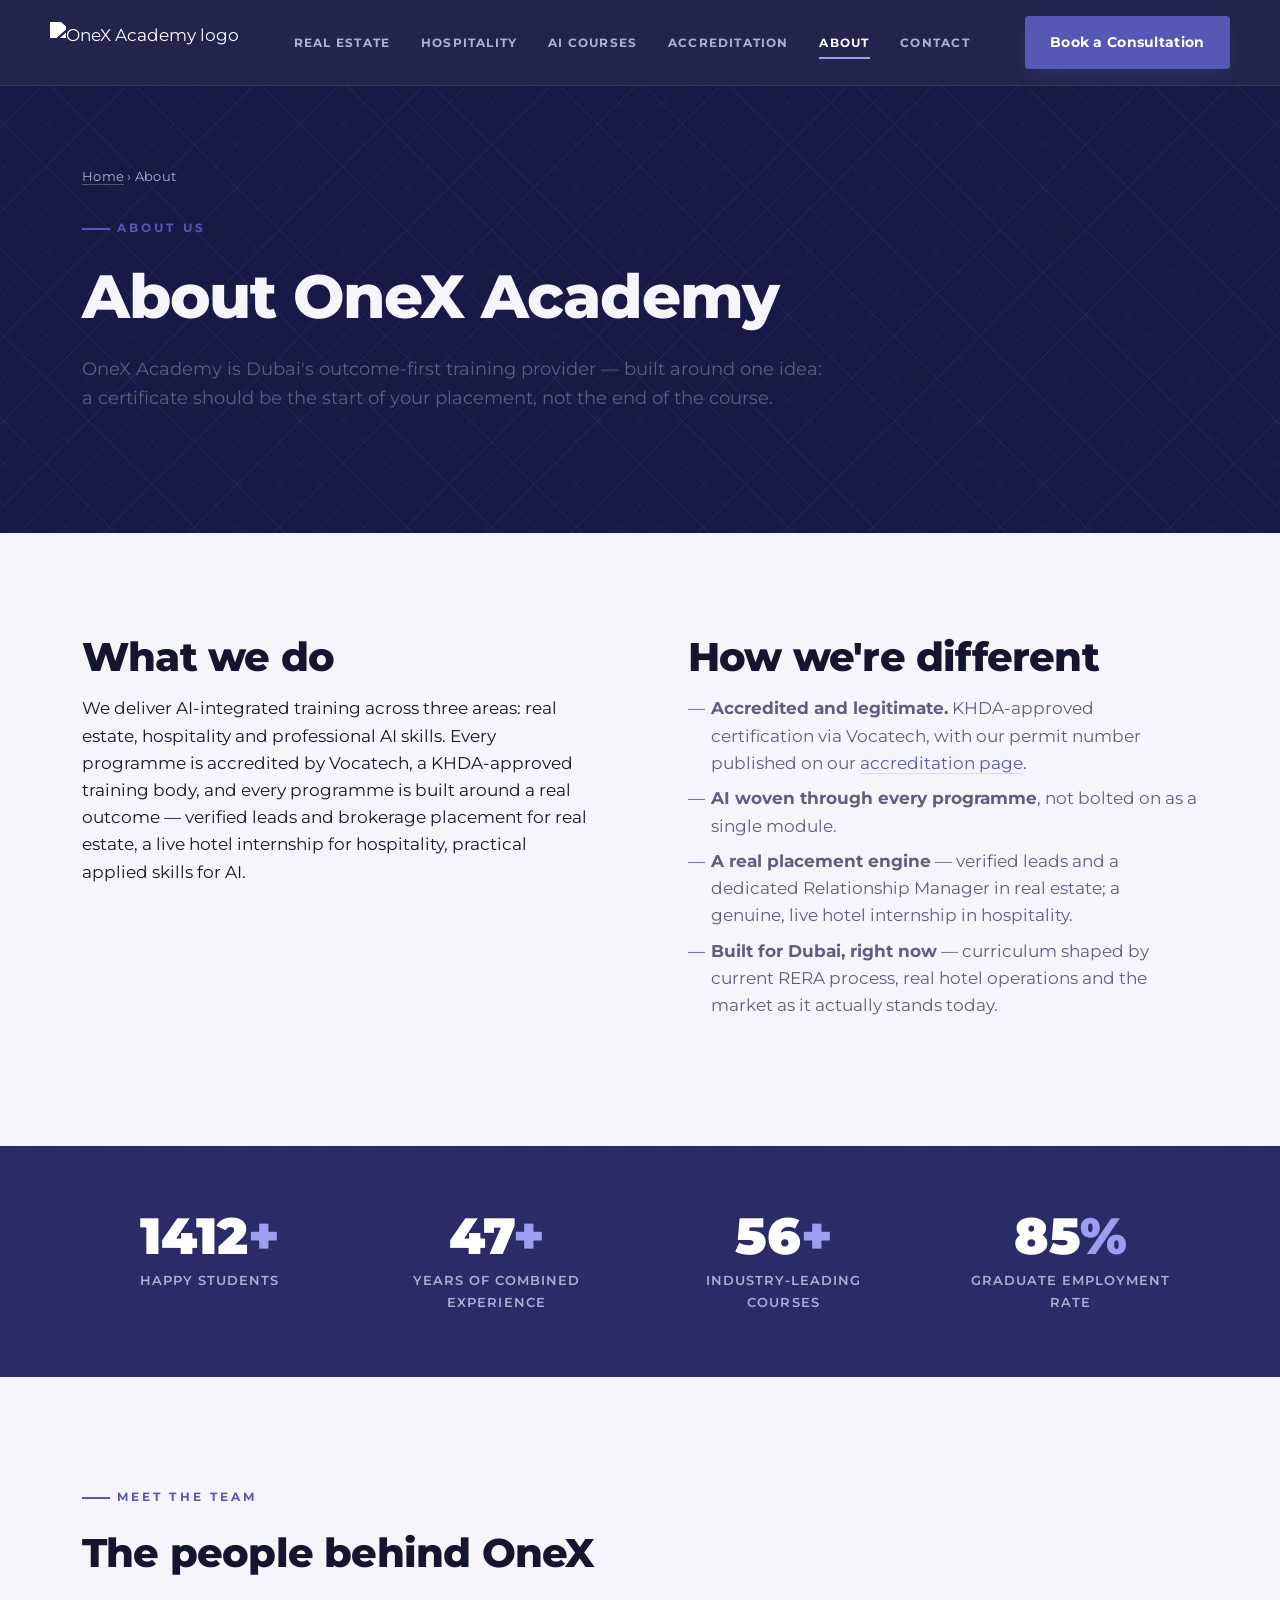
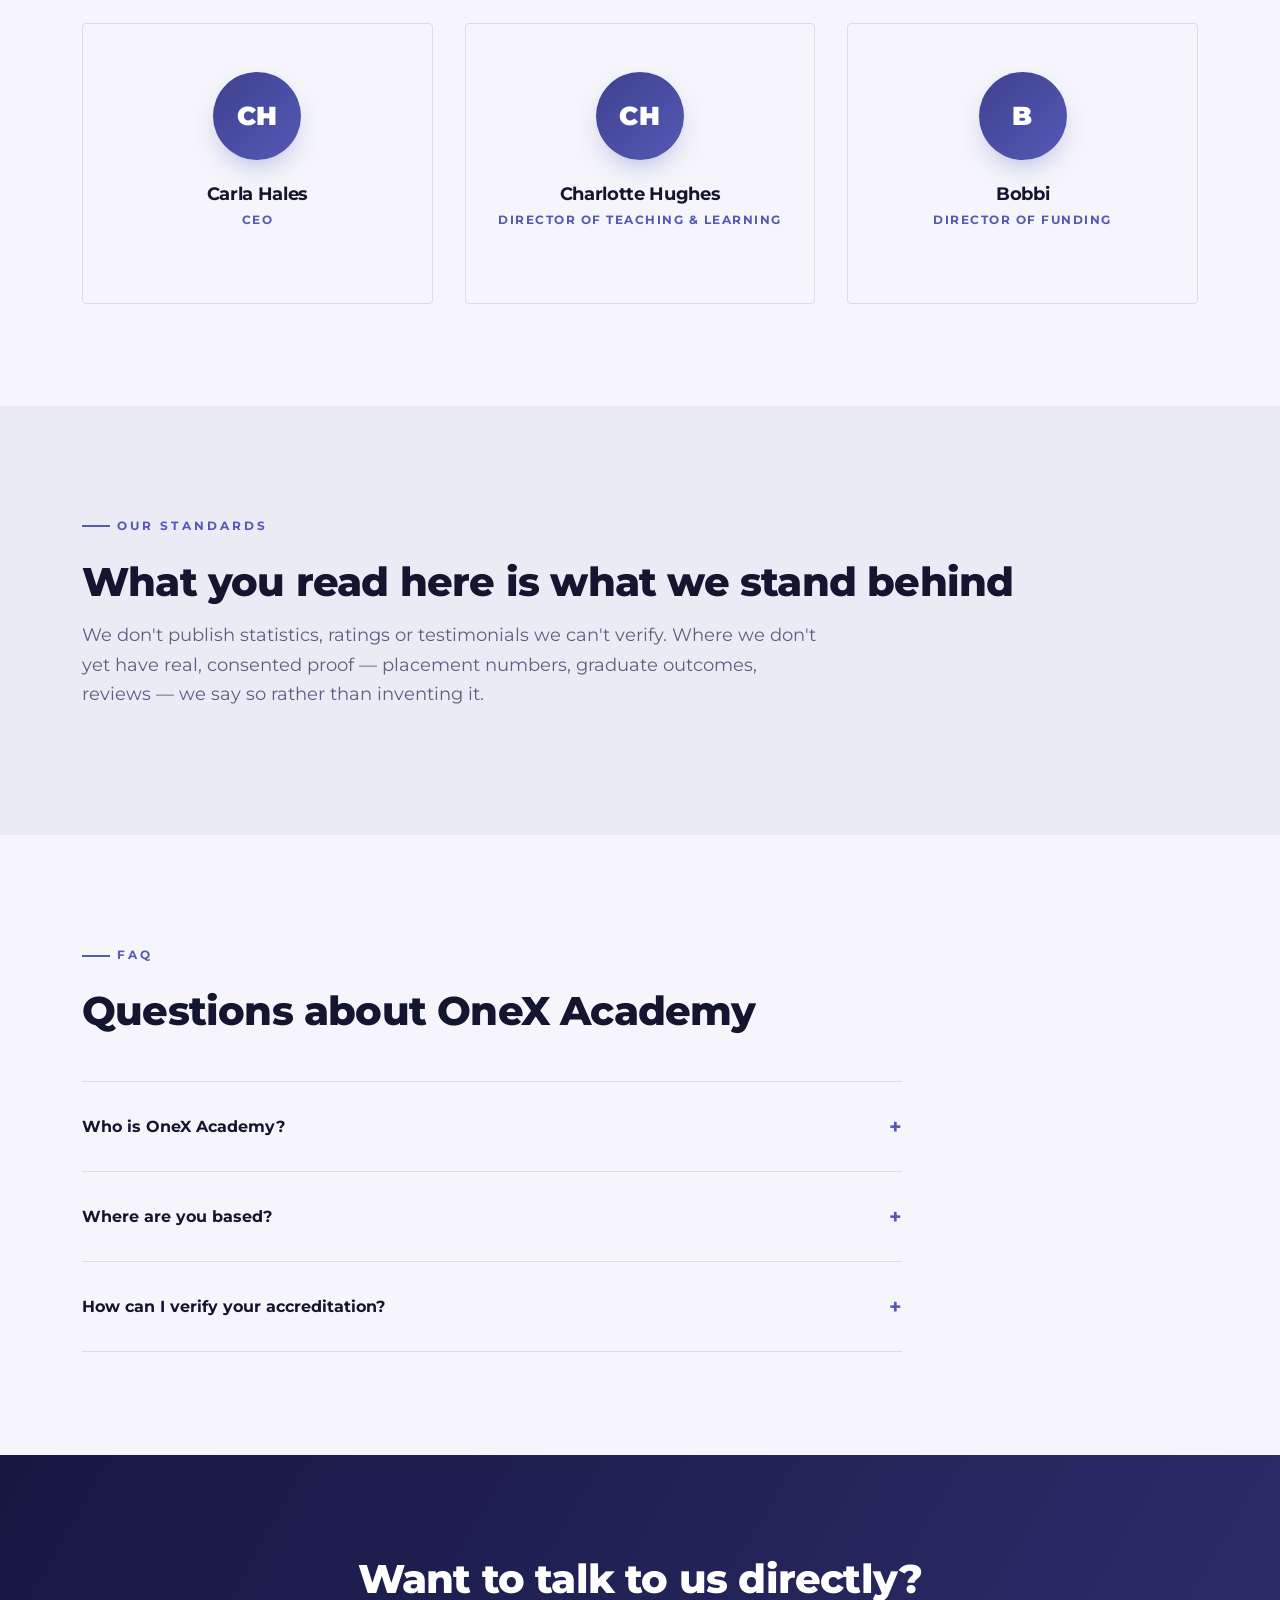
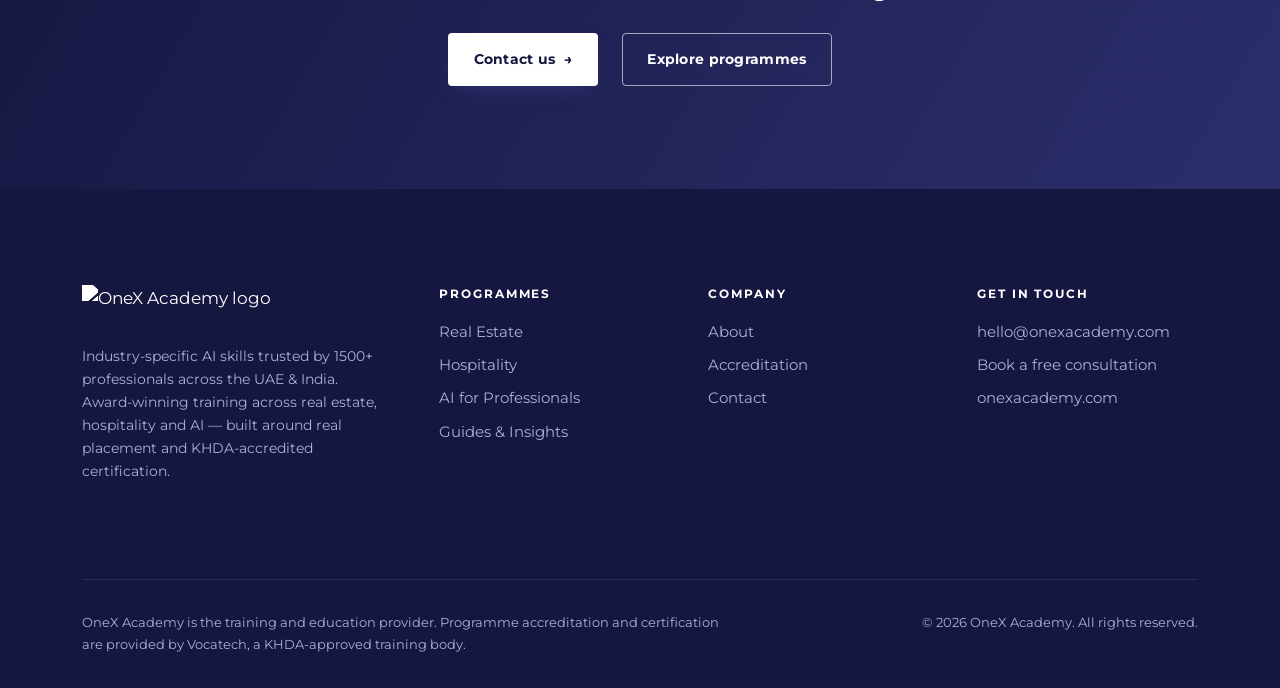
==== about/index.html @ 69a7a86c "OneX Academy website — brand-aligned static site Co-Authored-By: Claude Fable 5 <noreply@anthropic.c" ====
<!doctype html>
<html lang="en">
<head>
<meta charset="UTF-8">
<meta name="viewport" content="width=device-width, initial-scale=1.0">
<title>About OneX Academy | Dubai Training Provider</title>
<meta name="description" content="OneX Academy is Dubai's outcome-first training provider for real estate, hospitality and AI careers, accredited by Vocatech (KHDA).">
<link rel="icon" href="https://onexacademy.com/images/favicon.png">
<link rel="stylesheet" href="../style.css">
<script src="../script.js" defer></script>
</head>
<body>
<a class="skip-link" href="#main">Skip to content</a>
<header class="site-header" data-include="header"></header>

<main id="main">

  <section class="hero hero--small">
    <div class="container hero-fade">
      <p class="breadcrumb"><a href="/">Home</a> &rsaquo; About</p>
      <p class="eyebrow">About us</p>
      <h1>About OneX Academy</h1>
      <p class="lede">OneX Academy is Dubai's outcome-first training provider &mdash; built around one idea: a certificate should be the start of your placement, not the end of the course.</p>
    </div>
  </section>

  <section class="reveal">
    <div class="container">
      <div class="split">
        <div class="prose">
          <h2>What we do</h2>
          <p>We deliver AI-integrated training across three areas: real estate, hospitality and professional AI skills. Every programme is accredited by Vocatech, a KHDA-approved training body, and every programme is built around a real outcome &mdash; verified leads and brokerage placement for real estate, a live hotel internship for hospitality, practical applied skills for AI.</p>
        </div>
        <div class="prose">
          <h2>How we're different</h2>
          <ul>
            <li><strong>Accredited and legitimate.</strong> KHDA-approved certification via Vocatech, with our permit number published on our <a href="/accreditation/">accreditation page</a>.</li>
            <li><strong>AI woven through every programme</strong>, not bolted on as a single module.</li>
            <li><strong>A real placement engine</strong> &mdash; verified leads and a dedicated Relationship Manager in real estate; a genuine, live hotel internship in hospitality.</li>
            <li><strong>Built for Dubai, right now</strong> &mdash; curriculum shaped by current RERA process, real hotel operations and the market as it actually stands today.</li>
          </ul>
        </div>
      </div>
    </div>
  </section>

  <div class="stats-band">
    <div class="container">
      <div class="stats-grid">
        <div class="stat">
          <span class="stat-num" data-count="1500" data-suffix="+">0</span>
          <div class="stat-label">Happy Students</div>
        </div>
        <div class="stat">
          <span class="stat-num" data-count="50" data-suffix="+">0</span>
          <div class="stat-label">Years of Combined Experience</div>
        </div>
        <div class="stat">
          <span class="stat-num" data-count="60" data-suffix="+">0</span>
          <div class="stat-label">Industry-Leading Courses</div>
        </div>
        <div class="stat">
          <span class="stat-num" data-count="90" data-suffix="%">0</span>
          <div class="stat-label">Graduate Employment Rate</div>
        </div>
      </div>
    </div>
  </div>

  <section class="reveal">
    <div class="container">
      <p class="eyebrow">Meet the team</p>
      <h2>The people behind OneX</h2>
      <div class="team-grid" style="margin-top:var(--sp-6);">
        <div class="team-card">
          <div class="avatar">CH</div>
          <h3>Carla Hales</h3>
          <p class="role">CEO</p>
        </div>
        <div class="team-card">
          <div class="avatar">CH</div>
          <h3>Charlotte Hughes</h3>
          <p class="role">Director of Teaching &amp; Learning</p>
        </div>
        <div class="team-card">
          <div class="avatar">B</div>
          <h3>Bobbi</h3>
          <p class="role">Director of Funding</p>
        </div>
      </div>
    </div>
  </section>

  <section class="section--sand2 reveal">
    <div class="container">
      <p class="eyebrow">Our standards</p>
      <h2>What you read here is what we stand behind</h2>
      <p class="lede" style="margin-top:var(--sp-3);">We don't publish statistics, ratings or testimonials we can't verify. Where we don't yet have real, consented proof &mdash; placement numbers, graduate outcomes, reviews &mdash; we say so rather than inventing it.</p>
    </div>
  </section>

  <section class="reveal">
    <div class="container">
      <p class="eyebrow">FAQ</p>
      <h2>Questions about OneX Academy</h2>
      <div class="faq" style="margin-top:var(--sp-6);">
        <div class="faq-item" data-open="false">
          <button class="faq-q"><span>Who is OneX Academy?</span><span class="plus">+</span></button>
          <div class="faq-a"><p>A Dubai-based training provider for real estate, hospitality and AI careers, with programmes accredited by Vocatech, a KHDA-approved training body.</p></div>
        </div>
        <div class="faq-item" data-open="false">
          <button class="faq-q"><span>Where are you based?</span><span class="plus">+</span></button>
          <div class="faq-a"><p>Dubai, United Arab Emirates &mdash; full address details are on our <a href="/contact/">contact page</a>.</p></div>
        </div>
        <div class="faq-item" data-open="false">
          <button class="faq-q"><span>How can I verify your accreditation?</span><span class="plus">+</span></button>
          <div class="faq-a"><p>See our <a href="/accreditation/">accreditation page</a> for the full provider/accreditor breakdown and permit number.</p></div>
        </div>
      </div>
    </div>
  </section>

  <section class="cta-band reveal">
    <div class="container">
      <h2>Want to talk to us directly?</h2>
      <div class="btn-row">
        <a href="/contact/" class="btn btn--primary">Contact us <span class="arrow">&rarr;</span></a>
        <a href="/real-estate-courses-dubai/" class="btn btn--ghost">Explore programmes</a>
      </div>
    </div>
  </section>

</main>

<footer class="site-footer" data-include="footer"></footer>
</body>
</html>
---- style.css ----
/* ==========================================================================
   OneX Academy — Design System v2 (live-brand aligned)
   Brand: ONE-X ACADEMY wordmark, deep indigo palette from onexacademy.com
   (#161741 / #2a2c68 / #3e418f / #5559b5), Montserrat.
   Aesthetic: kinetic editorial — animated counters, marquees, glow accents.
   ========================================================================== */

@import url('https://fonts.googleapis.com/css2?family=Montserrat:ital,wght@0,300;0,400;0,500;0,600;0,700;0,800;0,900;1,400;1,600&display=swap');

:root {
  /* Palette — from onexacademy.com :root */
  --ink: #161741;
  --ink-2: #2a2c68;
  --ink-3: #3e418f;
  --accent: #5559b5;
  --accent-light: #9b9ff0;
  --accent-glow: rgba(85, 89, 181, 0.45);
  --paper: #f5f5fb;
  --paper-2: #ebebf6;
  --paper-3: #d9daee;
  --ink-text: #14152e;
  --paper-text: #f5f5fb;
  --muted-on-ink: #aab0d6;
  --muted-on-paper: #5d5f80;

  /* Type */
  --font-display: 'Montserrat', ui-sans-serif, system-ui, sans-serif;
  --font-body: 'Montserrat', ui-sans-serif, system-ui, sans-serif;

  /* Spacing scale */
  --sp-1: 0.25rem;
  --sp-2: 0.5rem;
  --sp-3: 1rem;
  --sp-4: 1.5rem;
  --sp-5: 2rem;
  --sp-6: 3rem;
  --sp-7: 4.5rem;
  --sp-8: 6rem;
  --sp-9: 8rem;

  --section-pad: clamp(4rem, 8vw, 8rem);
  --container-w: 1180px;

  --radius: 4px;
  --ease: cubic-bezier(0.16, 1, 0.3, 1);

  /* decorative grid + grain, CSS-only (no image assets) */
  --lattice:
    repeating-linear-gradient(45deg, rgba(85,89,181,0.10) 0 1px, transparent 1px 30px),
    repeating-linear-gradient(-45deg, rgba(85,89,181,0.10) 0 1px, transparent 1px 30px);
  --grain: url("data:image/svg+xml,%3Csvg xmlns='http://www.w3.org/2000/svg' width='140' height='140'%3E%3Cfilter id='n'%3E%3CfeTurbulence type='fractalNoise' baseFrequency='0.85' numOctaves='2' stitchTiles='stitch'/%3E%3C/filter%3E%3Crect width='100%25' height='100%25' filter='url(%23n)'/%3E%3C/svg%3E");
}

/* ---------- reset ---------- */
*, *::before, *::after { box-sizing: border-box; }
html { scroll-behavior: smooth; }
body {
  margin: 0;
  font-family: var(--font-body);
  background: var(--paper);
  color: var(--ink-text);
  line-height: 1.65;
  font-size: 16.5px;
  -webkit-font-smoothing: antialiased;
  overflow-x: hidden;
}
img { max-width: 100%; display: block; }
a { color: inherit; text-decoration: none; }
ul { margin: 0; padding: 0; list-style: none; }
h1, h2, h3, h4 { font-family: var(--font-display); margin: 0; font-weight: 800; letter-spacing: -0.02em; line-height: 1.1; }
p { margin: 0 0 var(--sp-4); }
button { font-family: inherit; cursor: pointer; }

.container { max-width: var(--container-w); margin: 0 auto; padding: 0 var(--sp-5); }
@media (max-width: 640px) { .container { padding: 0 var(--sp-4); } }

section { padding: var(--section-pad) 0; position: relative; }

.section--ink { background: var(--ink); color: var(--paper-text); }
.section--sand2 { background: var(--paper-2); }

/* ---------- scroll progress bar ---------- */
.scroll-progress {
  position: fixed; top: 0; left: 0; height: 3px; width: 0;
  background: linear-gradient(90deg, var(--accent), var(--accent-light));
  z-index: 300; box-shadow: 0 0 12px var(--accent-glow);
  transition: width 0.1s linear;
}

/* ---------- eyebrow ---------- */
.eyebrow {
  display: inline-flex;
  align-items: center;
  gap: 0.6em;
  font-weight: 700;
  font-size: 0.74rem;
  letter-spacing: 0.26em;
  text-transform: uppercase;
  color: var(--accent);
  margin-bottom: var(--sp-4);
}
.eyebrow::before {
  content: '';
  width: 28px; height: 2px;
  background: var(--accent);
  display: inline-block;
}
.section--ink .eyebrow { color: var(--accent-light); }
.section--ink .eyebrow::before { background: var(--accent-light); }

/* ---------- headings ---------- */
h1 { font-size: clamp(2.3rem, 5vw, 3.8rem); }
h2 { font-size: clamp(1.8rem, 3.4vw, 2.5rem); }
h3 { font-size: clamp(1.15rem, 2vw, 1.4rem); font-weight: 700; }
.lede { font-size: clamp(1rem, 1.4vw, 1.18rem); color: var(--muted-on-paper); max-width: 62ch; font-weight: 400; }
.section--ink .lede { color: var(--muted-on-ink); }

/* ---------- buttons ---------- */
.btn {
  display: inline-flex;
  align-items: center;
  gap: 0.6em;
  padding: 0.95em 1.7em;
  font-weight: 700;
  font-size: 0.9rem;
  letter-spacing: 0.02em;
  border: 1px solid transparent;
  border-radius: var(--radius);
  transition: transform 0.35s var(--ease), background 0.3s, color 0.3s, border-color 0.3s, box-shadow 0.35s;
  white-space: nowrap;
  position: relative;
  overflow: hidden;
}
.btn::after {
  content: '';
  position: absolute; top: 0; left: -80%;
  width: 50%; height: 100%;
  background: linear-gradient(105deg, transparent, rgba(255,255,255,0.35), transparent);
  transform: skewX(-20deg);
  transition: left 0.6s var(--ease);
}
.btn:hover::after { left: 130%; }
.btn .arrow { transition: transform 0.35s var(--ease); }
.btn:hover .arrow { transform: translateX(5px); }
.btn:hover { transform: translateY(-2px); }

.btn--primary { background: var(--accent); color: #fff; box-shadow: 0 8px 24px -10px var(--accent-glow); }
.btn--primary:hover { background: var(--ink-3); box-shadow: 0 14px 30px -10px var(--accent-glow); }
.btn--ghost { border-color: currentColor; color: inherit; }
.btn--ghost:hover { background: rgba(85,89,181,0.10); }
.btn--on-ink.btn--ghost { border-color: var(--muted-on-ink); }
.btn--on-ink.btn--ghost:hover { border-color: var(--accent-light); color: var(--accent-light); }

.btn-row { display: flex; gap: var(--sp-4); flex-wrap: wrap; align-items: center; }

/* ---------- header / nav ---------- */
.site-header {
  position: sticky; top: 0; z-index: 100;
  background: rgba(22, 23, 65, 0.94);
  backdrop-filter: blur(12px);
  border-bottom: 1px solid rgba(85,89,181,0.35);
}
.nav-row { display: flex; align-items: center; justify-content: space-between; padding: var(--sp-3) 0; gap: var(--sp-4); }
.logo { display: flex; align-items: center; }
.logo img {
  height: 42px; width: auto;
  filter: brightness(0) invert(1); /* official navy wordmark, inverted white for the dark header */
  transition: transform 0.4s var(--ease);
}
.logo:hover img { transform: scale(1.04); }

.nav-links { display: flex; gap: clamp(1rem, 2.4vw, 2.6rem); align-items: center; }
.nav-links a {
  font-size: 0.76rem; letter-spacing: 0.1em; text-transform: uppercase; font-weight: 700;
  color: var(--muted-on-ink); position: relative; padding: 0.4em 0;
}
.nav-links a::after {
  content: ''; position: absolute; left: 0; right: 100%; bottom: -2px; height: 2px;
  background: var(--accent-light); transition: right 0.3s var(--ease);
}
.nav-links a:hover, .nav-links a[aria-current="page"] { color: #fff; }
.nav-links a:hover::after, .nav-links a[aria-current="page"]::after { right: 0; }

.nav-cta { display: flex; align-items: center; gap: var(--sp-4); }
.nav-toggle { display: none; background: none; border: none; padding: 0.6rem 0.4rem; }
.nav-toggle span, .nav-toggle span::before, .nav-toggle span::after {
  content: ''; display: block; width: 22px; height: 2px; background: #fff; position: relative; transition: 0.3s;
}
.nav-toggle span::before { position: absolute; top: -7px; }
.nav-toggle span::after { position: absolute; top: 7px; }

@media (max-width: 900px) {
  .nav-links { position: fixed; inset: 0 0 0 auto; width: min(320px, 80vw); height: 100vh;
    background: var(--ink); flex-direction: column; justify-content: center; align-items: flex-start;
    padding: var(--sp-6); gap: var(--sp-5); transform: translateX(100%); transition: transform 0.4s var(--ease);
    border-left: 1px solid rgba(85,89,181,0.35);
  }
  .nav-links.is-open { transform: translateX(0); }
  .nav-toggle { display: block; }
  .nav-cta .btn--primary { padding: 0.7em 1.1em; font-size: 0.8rem; }
  .logo img { height: 34px; }
}

/* ---------- hero ---------- */
.hero {
  position: relative;
  background: var(--ink);
  color: var(--paper-text);
  overflow: hidden;
  padding: clamp(4rem, 9vw, 7rem) 0 clamp(5rem, 9vw, 7.5rem);
}
.hero::before {
  content: '';
  position: absolute; inset: -50% -20%;
  background-image: var(--lattice);
  animation: latticeDrift 40s linear infinite;
  pointer-events: none;
}
@keyframes latticeDrift {
  from { transform: translate3d(0,0,0); }
  to { transform: translate3d(60px, 60px, 0); }
}
.hero::after {
  content: '';
  position: absolute; inset: 0;
  background-image: var(--grain);
  opacity: 0.3;
  mix-blend-mode: overlay;
  pointer-events: none;
}
.hero .container { position: relative; z-index: 2; }

/* floating gradient orbs */
.orb {
  position: absolute; border-radius: 50%; filter: blur(70px); opacity: 0.55;
  pointer-events: none; z-index: 0;
}
.orb--1 { width: 420px; height: 420px; background: radial-gradient(circle, var(--accent), transparent 65%); top: -120px; right: -80px; animation: orbFloat 11s ease-in-out infinite alternate; }
.orb--2 { width: 300px; height: 300px; background: radial-gradient(circle, var(--ink-3), transparent 65%); bottom: -100px; left: -60px; animation: orbFloat 14s ease-in-out infinite alternate-reverse; }
@keyframes orbFloat {
  from { transform: translate3d(0, 0, 0) scale(1); }
  to { transform: translate3d(40px, 30px, 0) scale(1.15); }
}

.hero h1 { max-width: 17ch; }
.hero h1 .glow { color: var(--accent-light); text-shadow: 0 0 32px var(--accent-glow); }
.hero .lede { margin-top: var(--sp-4); margin-bottom: var(--sp-6); }

.hero-fade > * { opacity: 0; transform: translateY(18px); animation: fadeUp 0.9s var(--ease) forwards; }
.hero-fade > *:nth-child(1) { animation-delay: 0.05s; }
.hero-fade > *:nth-child(2) { animation-delay: 0.18s; }
.hero-fade > *:nth-child(3) { animation-delay: 0.31s; }
.hero-fade > *:nth-child(4) { animation-delay: 0.44s; }
.hero-fade > *:nth-child(5) { animation-delay: 0.57s; }
@keyframes fadeUp { to { opacity: 1; transform: translateY(0); } }

.hero--small { padding: clamp(3.5rem, 7vw, 5rem) 0 clamp(3.5rem, 6vw, 4.5rem); }
.hero--small h1 { max-width: 24ch; }

/* hero split layout w/ photo collage */
.hero-split { display: grid; grid-template-columns: 1.15fr 0.85fr; gap: var(--sp-7); align-items: center; }
@media (max-width: 900px) { .hero-split { grid-template-columns: 1fr; } }

.collage { position: relative; aspect-ratio: 1/1; max-width: 440px; margin-left: auto; }
@media (max-width: 900px) { .collage { margin: 0 auto; max-width: 360px; } }
.collage img {
  position: absolute; width: 52%; aspect-ratio: 4/5; object-fit: cover;
  border-radius: 6px; border: 2px solid rgba(155,159,240,0.4);
  box-shadow: 0 24px 48px -20px rgba(0,0,0,0.6);
  animation: collageFloat 7s ease-in-out infinite alternate;
}
.collage img:nth-child(1) { top: 0; left: 0; z-index: 2; }
.collage img:nth-child(2) { top: 12%; right: 0; z-index: 1; animation-delay: 1.2s; }
.collage img:nth-child(3) { bottom: 0; left: 8%; z-index: 3; animation-delay: 2.4s; }
.collage img:nth-child(4) { bottom: 6%; right: 6%; z-index: 2; animation-delay: 3.6s; }
@keyframes collageFloat {
  from { transform: translateY(0); }
  to { transform: translateY(-12px); }
}
.collage .collage-chip {
  position: absolute; z-index: 5; left: 50%; top: 50%; transform: translate(-50%, -50%);
  background: var(--accent); color: #fff; font-weight: 800; font-size: 0.9rem;
  padding: 0.7em 1.1em; border-radius: 999px; box-shadow: 0 12px 32px -8px var(--accent-glow);
  white-space: nowrap; animation: chipPulse 3s ease-in-out infinite;
}
@keyframes chipPulse {
  0%, 100% { transform: translate(-50%, -50%) scale(1); }
  50% { transform: translate(-50%, -50%) scale(1.07); }
}

/* ---------- breadcrumb ---------- */
.breadcrumb { font-size: 0.8rem; color: var(--muted-on-ink); margin-bottom: var(--sp-4); letter-spacing: 0.02em; }
.breadcrumb a { color: var(--muted-on-ink); border-bottom: 1px solid rgba(255,255,255,0.25); }
.breadcrumb a:hover { color: var(--accent-light); border-color: var(--accent-light); }

/* ---------- stats counters ---------- */
.stats-band { background: var(--ink-2); color: var(--paper-text); padding: var(--sp-6) 0; position: relative; overflow: hidden; }
.stats-band::before { content: ''; position: absolute; inset: 0; background-image: var(--lattice); opacity: 0.5; }
.stats-grid { display: grid; grid-template-columns: repeat(4, 1fr); gap: var(--sp-5); position: relative; }
@media (max-width: 860px) { .stats-grid { grid-template-columns: repeat(2, 1fr); } }
.stat { text-align: center; padding: var(--sp-3); }
.stat .stat-num {
  font-size: clamp(2.2rem, 4vw, 3.2rem); font-weight: 900; color: #fff; line-height: 1;
  display: inline-block;
}
.stat .stat-num .suffix { color: var(--accent-light); }
.stat .stat-label { color: var(--muted-on-ink); font-size: 0.82rem; letter-spacing: 0.08em; text-transform: uppercase; font-weight: 600; margin-top: 0.6em; }

/* ---------- partner marquee ---------- */
.marquee-section { padding: var(--sp-6) 0; background: var(--paper); border-bottom: 1px solid var(--paper-3); }
.marquee-label { text-align: center; font-size: 0.74rem; letter-spacing: 0.26em; text-transform: uppercase; font-weight: 700; color: var(--muted-on-paper); margin-bottom: var(--sp-5); }
.marquee { overflow: hidden; position: relative; -webkit-mask-image: linear-gradient(90deg, transparent, #000 12%, #000 88%, transparent); mask-image: linear-gradient(90deg, transparent, #000 12%, #000 88%, transparent); }
.marquee-track { display: flex; gap: clamp(2.5rem, 6vw, 5rem); width: max-content; animation: marqueeScroll 32s linear infinite; align-items: center; }
.marquee:hover .marquee-track { animation-play-state: paused; }
.marquee-track img { height: 44px; width: auto; opacity: 0.75; filter: grayscale(1); transition: opacity 0.3s, filter 0.3s, transform 0.3s; }
.marquee-track img:hover { opacity: 1; filter: grayscale(0); transform: scale(1.08); }
@keyframes marqueeScroll { from { transform: translateX(0); } to { transform: translateX(-50%); } }

/* ---------- cards & grids ---------- */
.grid { display: grid; gap: var(--sp-5); }
.grid--3 { grid-template-columns: repeat(3, 1fr); }
.grid--2 { grid-template-columns: repeat(2, 1fr); }
@media (max-width: 860px) { .grid--3, .grid--2 { grid-template-columns: 1fr; } }

.pillar {
  background: var(--paper); border: 1px solid var(--paper-3);
  padding: var(--sp-5); position: relative; border-radius: var(--radius);
  transition: transform 0.4s var(--ease), box-shadow 0.4s var(--ease), border-color 0.4s;
}
.pillar:hover { transform: translateY(-5px); box-shadow: 0 22px 44px -22px rgba(22,23,65,0.35); border-color: var(--accent); }
.pillar .num { font-weight: 900; font-style: italic; font-size: 1rem; color: var(--accent); }
.pillar h3 { margin: var(--sp-2) 0 var(--sp-2); }
.pillar p { color: var(--muted-on-paper); margin-bottom: 0; }

.program-card {
  background: var(--ink); color: var(--paper-text);
  padding: var(--sp-6) var(--sp-5);
  border-top: 3px solid var(--accent);
  border-radius: var(--radius);
  display: flex; flex-direction: column; gap: var(--sp-3);
  transition: transform 0.4s var(--ease), box-shadow 0.4s var(--ease);
  position: relative; overflow: hidden;
}
.program-card::before {
  content: ''; position: absolute; top: -60%; right: -40%; width: 240px; height: 240px;
  background: radial-gradient(circle, var(--accent-glow), transparent 70%);
  opacity: 0; transition: opacity 0.5s;
}
.program-card:hover::before { opacity: 1; }
.program-card:hover { transform: translateY(-7px); box-shadow: 0 28px 56px -24px rgba(22,23,65,0.55); }
.program-card .tag { color: var(--accent-light); font-size: 0.76rem; letter-spacing: 0.14em; text-transform: uppercase; font-weight: 700; }
.program-card p { color: var(--muted-on-ink); flex-grow: 1; }
.program-card .btn { align-self: flex-start; }

/* ---------- boarding-pass tier cards ---------- */
.tiers { display: grid; grid-template-columns: repeat(3, 1fr); gap: var(--sp-5); align-items: stretch; }
@media (max-width: 980px) { .tiers { grid-template-columns: 1fr; } }
.tier {
  background: var(--paper); border: 1px solid var(--paper-3);
  display: flex; flex-direction: column;
  position: relative; border-radius: var(--radius);
  transition: transform 0.4s var(--ease), box-shadow 0.4s var(--ease);
}
.tier:hover { transform: translateY(-5px); box-shadow: 0 24px 48px -24px rgba(22,23,65,0.4); }
.tier--featured { border-color: var(--accent); box-shadow: 0 20px 44px -26px var(--accent-glow); }
.tier--featured::before {
  content: 'POPULAR'; position: absolute; top: -11px; left: 50%; transform: translateX(-50%);
  background: var(--accent); color: #fff; font-size: 0.62rem; font-weight: 800; letter-spacing: 0.2em;
  padding: 0.4em 1.2em; border-radius: 999px; z-index: 2;
}
.tier-head { padding: var(--sp-5) var(--sp-5) var(--sp-4); border-bottom: 1px dashed var(--paper-3); position: relative; }
.tier-head::after, .tier-head::before {
  content: ''; position: absolute; bottom: -8px; width: 16px; height: 16px; background: var(--paper-2);
  border-radius: 50%;
}
.tier-head::before { left: -8px; }
.tier-head::after { right: -8px; }
.tier--featured .tier-head::before { content: ''; top: auto; }
.tier-eyebrow { font-size: 0.72rem; letter-spacing: 0.16em; text-transform: uppercase; color: var(--accent); font-weight: 800; }
.tier-head h3 { margin-top: var(--sp-2); }
.tier-best { font-size: 0.88rem; color: var(--muted-on-paper); margin-top: var(--sp-2); }
.tier-body { padding: var(--sp-5); display: flex; flex-direction: column; gap: var(--sp-4); flex-grow: 1; }
.tier-list { display: flex; flex-direction: column; gap: 0.65em; }
.tier-list li { position: relative; padding-left: 1.5em; color: var(--ink-text); font-size: 0.92rem; }
.tier-list li::before { content: '—'; position: absolute; left: 0; color: var(--accent); }
.tier-body .btn { margin-top: auto; }

.upgrade-note {
  margin-top: var(--sp-5); padding: var(--sp-4) var(--sp-5);
  background: var(--paper-2); border-left: 3px solid var(--accent);
  font-size: 0.92rem; color: var(--muted-on-paper); border-radius: 0 var(--radius) var(--radius) 0;
}

/* ---------- two-col content blocks ---------- */
.split { display: grid; grid-template-columns: 1fr 1fr; gap: var(--sp-8); align-items: start; }
@media (max-width: 860px) { .split { grid-template-columns: 1fr; gap: var(--sp-6); } }

/* ---------- FAQ accordion ---------- */
.faq { border-top: 1px solid var(--paper-3); max-width: 820px; }
.faq-item { border-bottom: 1px solid var(--paper-3); }
.faq-q {
  width: 100%; display: flex; justify-content: space-between; align-items: center; gap: var(--sp-4);
  background: none; border: none; text-align: left; padding: var(--sp-5) 0;
  font-family: var(--font-display); font-size: 1rem; font-weight: 700; color: var(--ink-text);
  transition: color 0.3s;
}
.faq-q:hover { color: var(--accent); }
.faq-q .plus { font-size: 1.3rem; color: var(--accent); transition: transform 0.35s var(--ease); flex-shrink: 0; }
.faq-item[data-open="true"] .plus { transform: rotate(45deg); }
.faq-a { max-height: 0; overflow: hidden; transition: max-height 0.45s var(--ease); }
.faq-a p { color: var(--muted-on-paper); padding-bottom: var(--sp-5); max-width: 68ch; }

/* ---------- callouts ---------- */
.callout {
  border: 1px dashed var(--accent); background: rgba(85,89,181,0.07);
  padding: var(--sp-4) var(--sp-5); font-size: 0.9rem; color: var(--muted-on-paper);
  display: flex; gap: 0.8em; align-items: flex-start; border-radius: var(--radius);
}
.callout .dot { width: 8px; height: 8px; border-radius: 50%; background: var(--accent); margin-top: 0.5em; flex-shrink: 0; animation: dotBlink 2.4s ease-in-out infinite; }
@keyframes dotBlink { 0%, 100% { opacity: 1; } 50% { opacity: 0.35; } }
.section--ink .callout { color: var(--muted-on-ink); border-color: var(--accent-light); }

/* ---------- strip ---------- */
.strip { display: grid; grid-template-columns: repeat(3, 1fr); border: 1px solid var(--paper-3); border-radius: var(--radius); overflow: hidden; }
@media (max-width: 760px) { .strip { grid-template-columns: 1fr; } }
.strip > div { padding: var(--sp-6) var(--sp-5); border-left: 1px solid var(--paper-3); transition: background 0.3s; }
.strip > div:hover { background: rgba(85,89,181,0.05); }
.strip > div:first-child { border-left: none; }
.strip h4 { font-size: 1rem; color: var(--accent); margin-bottom: 0.5em; font-weight: 800; }
.strip p { color: var(--muted-on-paper); font-size: 0.92rem; margin: 0; }

/* ---------- steps ---------- */
.steps { display: grid; grid-template-columns: repeat(3, 1fr); gap: var(--sp-5); counter-reset: step; }
@media (max-width: 860px) { .steps { grid-template-columns: 1fr; } }
.step { position: relative; padding-top: var(--sp-6); }
.step::before {
  counter-increment: step; content: counter(step, decimal-leading-zero);
  font-weight: 900; font-style: italic; font-size: 2.3rem; color: var(--accent);
  position: absolute; top: 0; left: 0; opacity: 0.85;
}

/* ---------- team ---------- */
.team-grid { display: grid; grid-template-columns: repeat(3, 1fr); gap: var(--sp-5); }
@media (max-width: 860px) { .team-grid { grid-template-columns: 1fr; } }
.team-card {
  background: var(--paper); border: 1px solid var(--paper-3); border-radius: var(--radius);
  padding: var(--sp-6) var(--sp-5); text-align: center;
  transition: transform 0.4s var(--ease), box-shadow 0.4s var(--ease), border-color 0.4s;
}
.team-card:hover { transform: translateY(-5px); border-color: var(--accent); box-shadow: 0 22px 44px -22px rgba(22,23,65,0.35); }
.team-card .avatar {
  width: 88px; height: 88px; border-radius: 50%; margin: 0 auto var(--sp-4);
  background: linear-gradient(135deg, var(--ink-3), var(--accent));
  display: flex; align-items: center; justify-content: center;
  color: #fff; font-weight: 900; font-size: 1.6rem; letter-spacing: 0.02em;
  box-shadow: 0 12px 28px -10px var(--accent-glow);
}
.team-card h3 { font-size: 1.1rem; }
.team-card .role { color: var(--accent); font-size: 0.78rem; letter-spacing: 0.12em; text-transform: uppercase; font-weight: 700; margin-top: 0.5em; }

/* ---------- footer ---------- */
.site-footer { background: var(--ink); color: var(--muted-on-ink); padding: var(--sp-8) 0 var(--sp-5); }
.footer-grid { display: grid; grid-template-columns: 1.4fr 1fr 1fr 1fr; gap: var(--sp-6); padding-bottom: var(--sp-7); border-bottom: 1px solid rgba(85,89,181,0.3); }
@media (max-width: 780px) { .footer-grid { grid-template-columns: 1fr 1fr; } }
.footer-grid h5 { color: #fff; font-size: 0.74rem; letter-spacing: 0.16em; text-transform: uppercase; margin: 0 0 var(--sp-3); }
.footer-grid li { margin-bottom: 0.6em; font-size: 0.92rem; }
.footer-grid a { transition: color 0.25s, padding-left 0.25s; }
.footer-grid a:hover { color: var(--accent-light); padding-left: 4px; }
.footer-logo img { height: 36px; width: auto; filter: brightness(0) invert(1); margin-bottom: var(--sp-4); }
.footer-bottom { display: flex; justify-content: space-between; flex-wrap: wrap; gap: var(--sp-3); padding-top: var(--sp-5); font-size: 0.82rem; }
.footer-disclaimer { max-width: 620px; font-size: 0.85rem; line-height: 1.7; }

/* ---------- CTA band ---------- */
.cta-band {
  background: linear-gradient(120deg, var(--ink) 0%, var(--ink-2) 45%, var(--ink-3) 100%);
  background-size: 200% 200%;
  animation: gradientShift 10s ease infinite;
  color: #fff; text-align: center; overflow: hidden;
}
@keyframes gradientShift {
  0%, 100% { background-position: 0% 50%; }
  50% { background-position: 100% 50%; }
}
.cta-band h2 { max-width: 22ch; margin: 0 auto var(--sp-5); }
.cta-band .btn-row { justify-content: center; }
.cta-band .btn--primary { background: #fff; color: var(--ink); }
.cta-band .btn--primary:hover { background: var(--accent-light); color: var(--ink); }
.cta-band .btn--ghost { border-color: rgba(255,255,255,0.6); color: #fff; }
.cta-band .btn--ghost:hover { border-color: #fff; background: rgba(255,255,255,0.1); }

/* ---------- reveal on scroll ---------- */
.reveal { opacity: 0; transform: translateY(28px); transition: opacity 0.8s var(--ease), transform 0.8s var(--ease); }
.reveal.is-visible { opacity: 1; transform: translateY(0); }
.reveal-stagger > * { opacity: 0; transform: translateY(24px); transition: opacity 0.7s var(--ease), transform 0.7s var(--ease); }
.reveal-stagger.is-visible > * { opacity: 1; transform: translateY(0); }
.reveal-stagger.is-visible > *:nth-child(1) { transition-delay: 0.05s; }
.reveal-stagger.is-visible > *:nth-child(2) { transition-delay: 0.15s; }
.reveal-stagger.is-visible > *:nth-child(3) { transition-delay: 0.25s; }
.reveal-stagger.is-visible > *:nth-child(4) { transition-delay: 0.35s; }
.reveal-stagger.is-visible > *:nth-child(5) { transition-delay: 0.45s; }
.reveal-stagger.is-visible > *:nth-child(6) { transition-delay: 0.55s; }

/* ---------- misc content ---------- */
.prose h2 { margin-top: var(--sp-7); margin-bottom: var(--sp-3); }
.prose h2:first-child { margin-top: 0; }
.prose h3 { margin-top: var(--sp-5); margin-bottom: var(--sp-2); }
.prose ul { margin: var(--sp-3) 0 var(--sp-4); }
.prose ul li { position: relative; padding-left: 1.4em; margin-bottom: 0.5em; color: var(--muted-on-paper); }
.prose ul li::before { content: '—'; position: absolute; left: 0; color: var(--accent); }
.prose a { color: var(--accent); border-bottom: 1px solid var(--paper-3); transition: border-color 0.25s; }
.prose a:hover { border-color: var(--accent); }
.prose p { color: var(--ink-text); }

.badge {
  display: inline-block; font-size: 0.68rem; letter-spacing: 0.12em; text-transform: uppercase; font-weight: 800;
  padding: 0.4em 0.8em; background: var(--accent); color: #fff; margin-bottom: var(--sp-3); border-radius: 999px;
}
.badge--outline { background: none; border: 1px solid var(--accent); color: var(--accent); }

.skip-link {
  position: absolute; left: -999px; top: 0; background: var(--accent); color: #fff;
  padding: 0.6em 1em; z-index: 400;
}
.skip-link:focus { left: 0; }

::selection { background: var(--accent); color: #fff; }

@media (prefers-reduced-motion: reduce) {
  *, *::before, *::after { animation-duration: 0.01ms !important; animation-iteration-count: 1 !important; transition-duration: 0.01ms !important; }
  html { scroll-behavior: auto; }
}
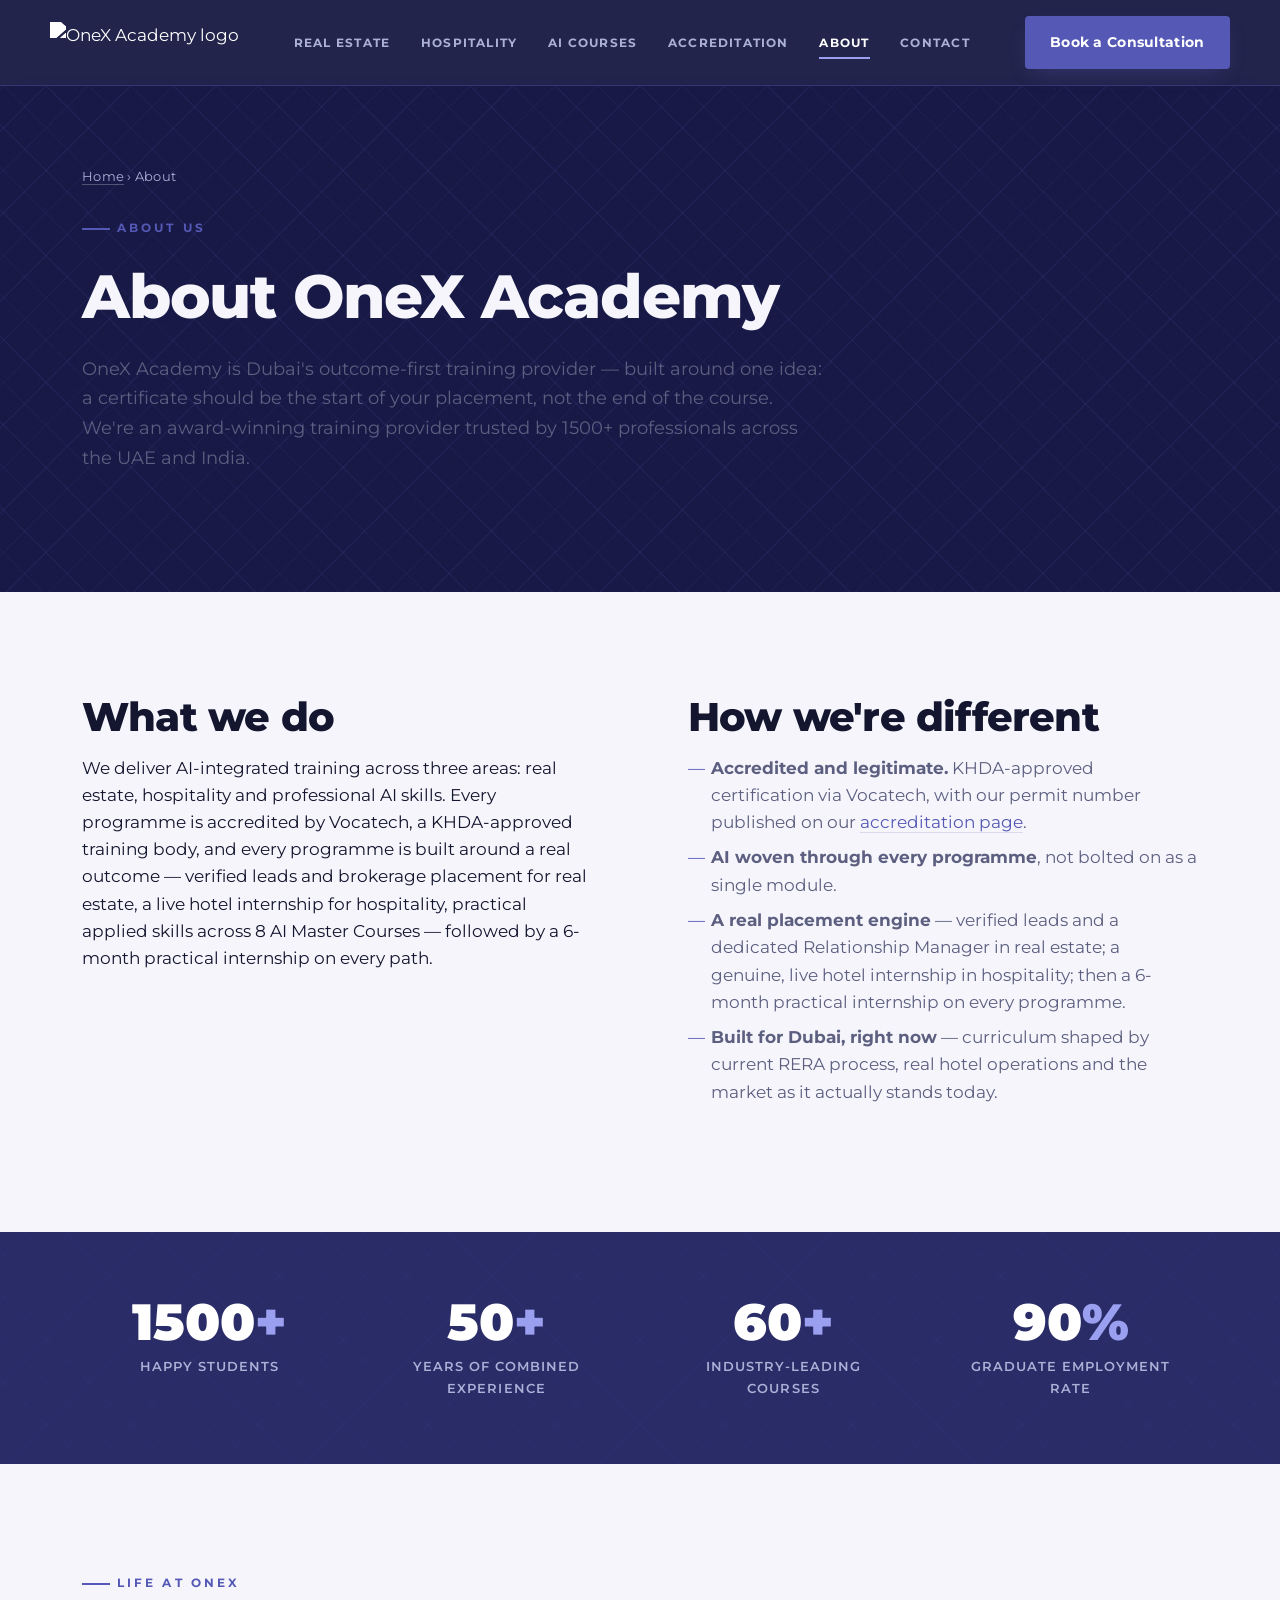
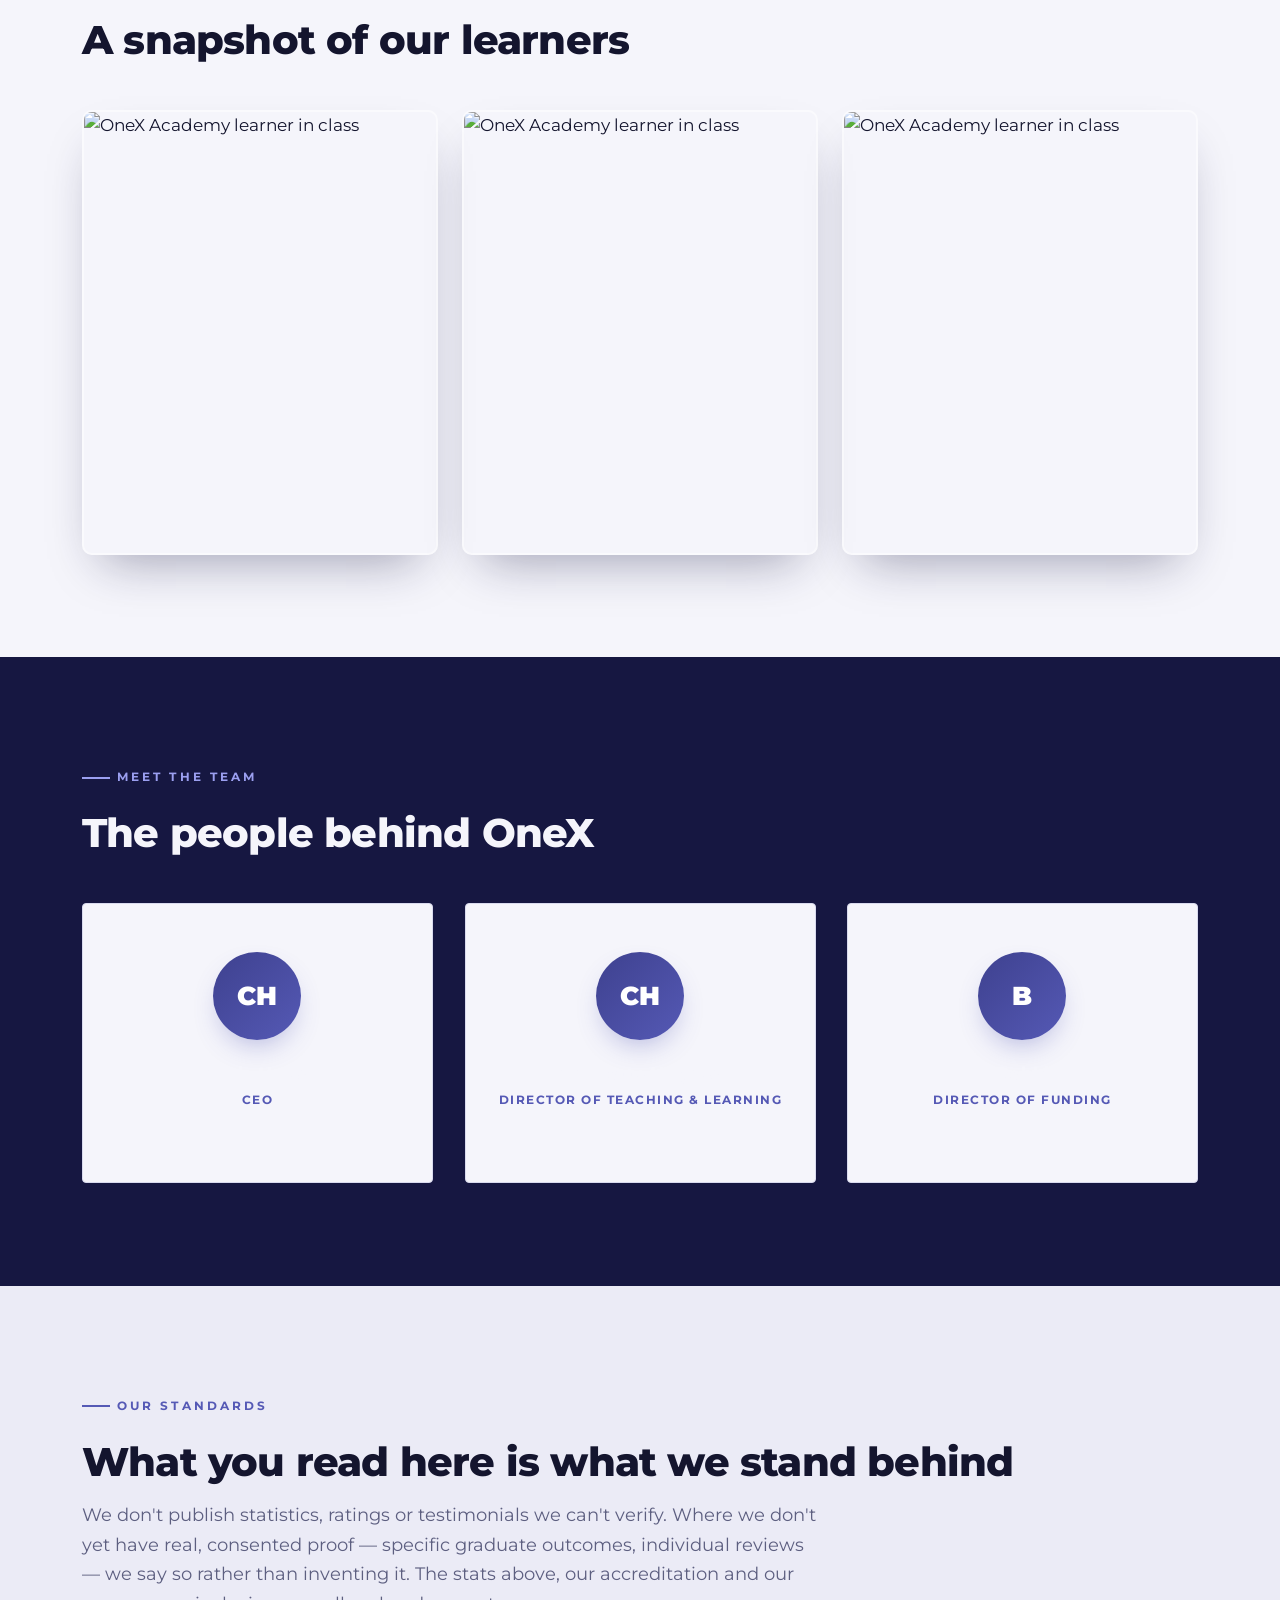
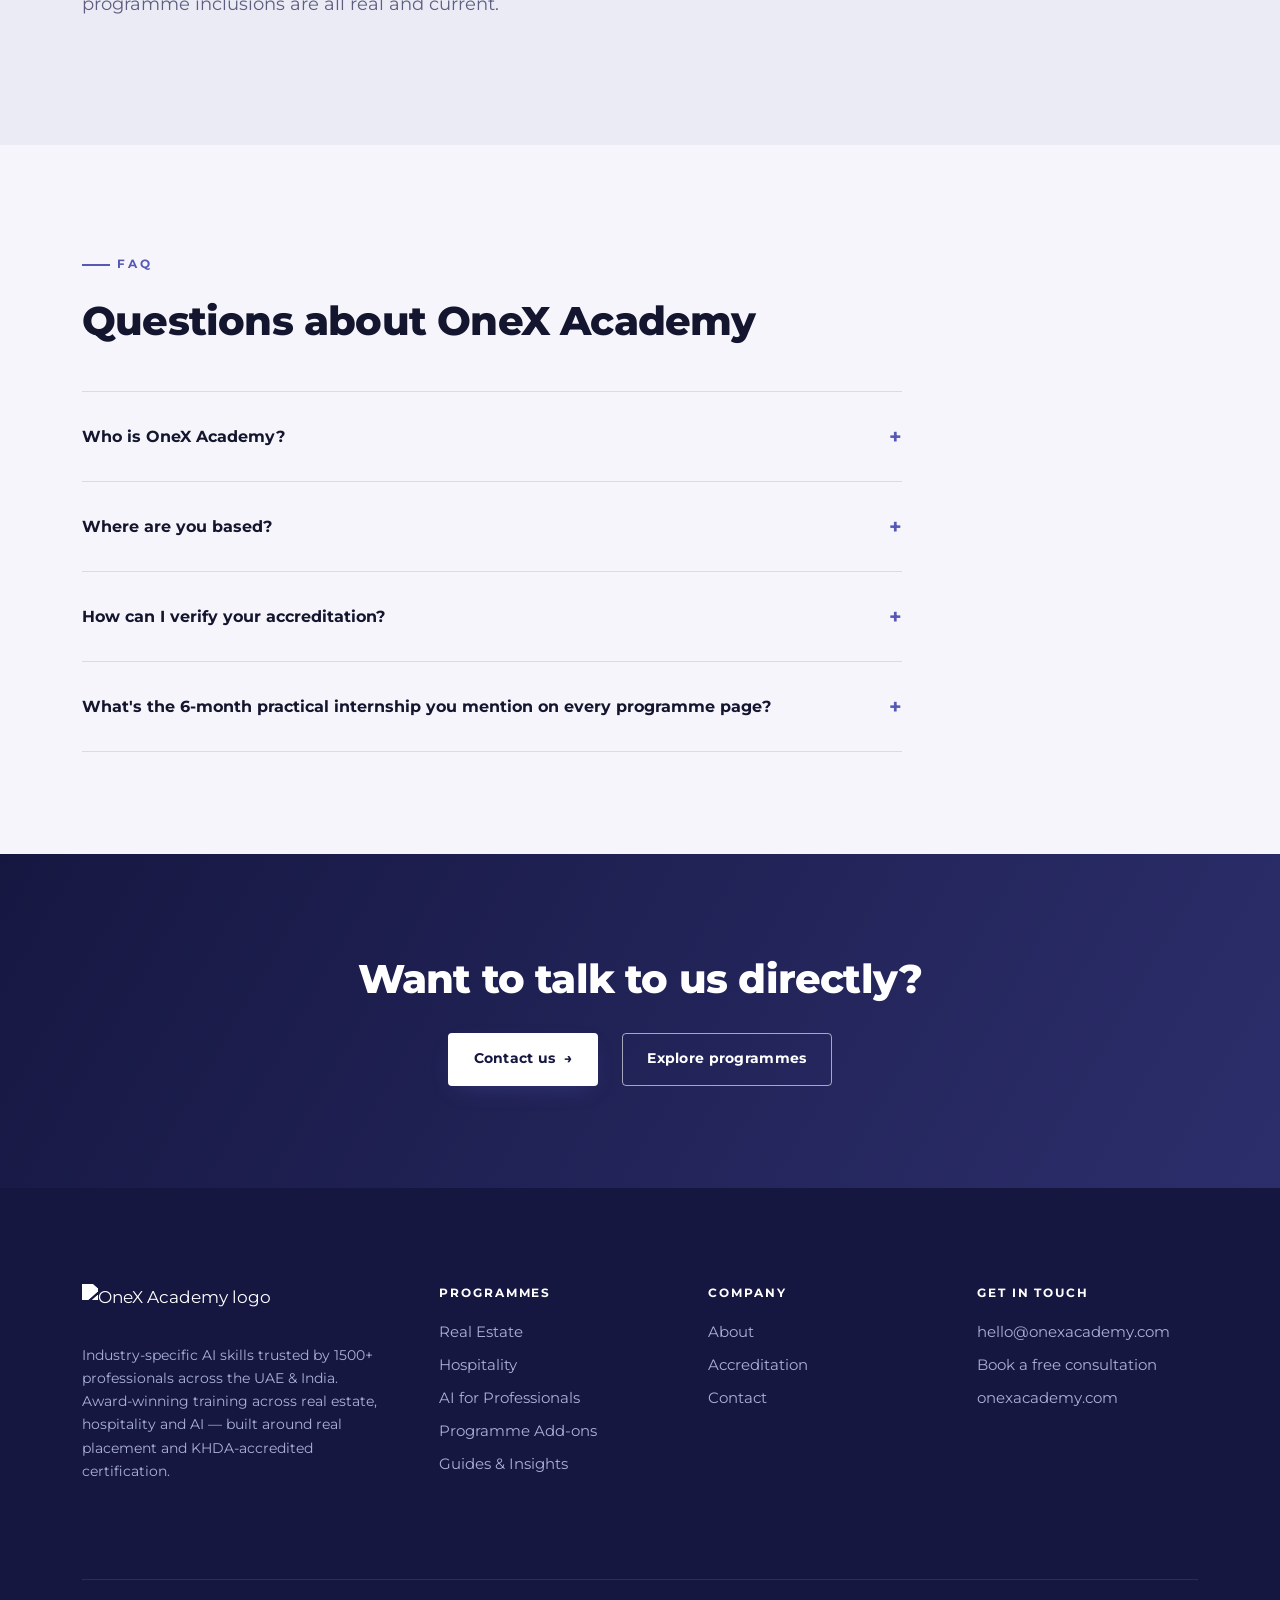
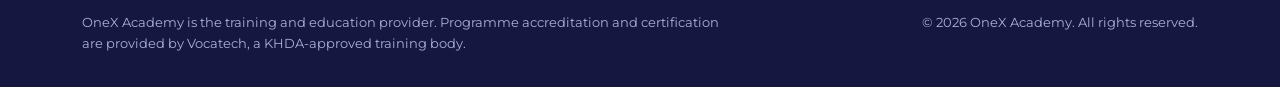
==== commit f42bf613: "Add programme add-ons, 6-month internship, 8 AI Master Courses, 3D design - New /add-ons/ page listi" ====
--- a/about/index.html
+++ b/about/index.html
@@ -4,7 +4,7 @@
 <meta charset="UTF-8">
 <meta name="viewport" content="width=device-width, initial-scale=1.0">
 <title>About OneX Academy | Dubai Training Provider</title>
-<meta name="description" content="OneX Academy is Dubai's outcome-first training provider for real estate, hospitality and AI careers, accredited by Vocatech (KHDA).">
+<meta name="description" content="OneX Academy is Dubai's outcome-first training provider for real estate, hospitality and AI careers, trusted by 1500+ professionals across the UAE and India.">
 <link rel="icon" href="https://onexacademy.com/images/favicon.png">
 <link rel="stylesheet" href="../style.css">
 <script src="../script.js" defer></script>
@@ -20,7 +20,7 @@
       <p class="breadcrumb"><a href="/">Home</a> &rsaquo; About</p>
       <p class="eyebrow">About us</p>
       <h1>About OneX Academy</h1>
-      <p class="lede">OneX Academy is Dubai's outcome-first training provider &mdash; built around one idea: a certificate should be the start of your placement, not the end of the course.</p>
+      <p class="lede">OneX Academy is Dubai's outcome-first training provider &mdash; built around one idea: a certificate should be the start of your placement, not the end of the course. We're an award-winning training provider trusted by 1500+ professionals across the UAE and India.</p>
     </div>
   </section>
 
@@ -29,14 +29,14 @@
       <div class="split">
         <div class="prose">
           <h2>What we do</h2>
-          <p>We deliver AI-integrated training across three areas: real estate, hospitality and professional AI skills. Every programme is accredited by Vocatech, a KHDA-approved training body, and every programme is built around a real outcome &mdash; verified leads and brokerage placement for real estate, a live hotel internship for hospitality, practical applied skills for AI.</p>
+          <p>We deliver AI-integrated training across three areas: real estate, hospitality and professional AI skills. Every programme is accredited by Vocatech, a KHDA-approved training body, and every programme is built around a real outcome &mdash; verified leads and brokerage placement for real estate, a live hotel internship for hospitality, practical applied skills across 8 AI Master Courses &mdash; followed by a 6-month practical internship on every path.</p>
         </div>
         <div class="prose">
           <h2>How we're different</h2>
           <ul>
             <li><strong>Accredited and legitimate.</strong> KHDA-approved certification via Vocatech, with our permit number published on our <a href="/accreditation/">accreditation page</a>.</li>
             <li><strong>AI woven through every programme</strong>, not bolted on as a single module.</li>
-            <li><strong>A real placement engine</strong> &mdash; verified leads and a dedicated Relationship Manager in real estate; a genuine, live hotel internship in hospitality.</li>
+            <li><strong>A real placement engine</strong> &mdash; verified leads and a dedicated Relationship Manager in real estate; a genuine, live hotel internship in hospitality; then a 6-month practical internship on every programme.</li>
             <li><strong>Built for Dubai, right now</strong> &mdash; curriculum shaped by current RERA process, real hotel operations and the market as it actually stands today.</li>
           </ul>
         </div>
@@ -69,20 +69,38 @@
 
   <section class="reveal">
     <div class="container">
+      <p class="eyebrow">Life at OneX</p>
+      <h2>A snapshot of our learners</h2>
+      <div class="grid grid--3" style="margin-top:var(--sp-6);gap:var(--sp-4);">
+        <div class="photo-3d" style="aspect-ratio:4/5;">
+          <img src="https://onexacademy.com/images/local-img-1.jpg" alt="OneX Academy learner in class">
+        </div>
+        <div class="photo-3d" style="aspect-ratio:4/5;">
+          <img src="https://onexacademy.com/images/local-img-2.jpg" alt="OneX Academy learner in class">
+        </div>
+        <div class="photo-3d" style="aspect-ratio:4/5;">
+          <img src="https://onexacademy.com/images/local-img-3.jpg" alt="OneX Academy learner in class">
+        </div>
+      </div>
+    </div>
+  </section>
+
+  <section class="section--ink reveal">
+    <div class="container">
       <p class="eyebrow">Meet the team</p>
       <h2>The people behind OneX</h2>
       <div class="team-grid" style="margin-top:var(--sp-6);">
-        <div class="team-card">
+        <div class="team-card tilt">
           <div class="avatar">CH</div>
           <h3>Carla Hales</h3>
           <p class="role">CEO</p>
         </div>
-        <div class="team-card">
+        <div class="team-card tilt">
           <div class="avatar">CH</div>
           <h3>Charlotte Hughes</h3>
           <p class="role">Director of Teaching &amp; Learning</p>
         </div>
-        <div class="team-card">
+        <div class="team-card tilt">
           <div class="avatar">B</div>
           <h3>Bobbi</h3>
           <p class="role">Director of Funding</p>
@@ -95,7 +113,7 @@
     <div class="container">
       <p class="eyebrow">Our standards</p>
       <h2>What you read here is what we stand behind</h2>
-      <p class="lede" style="margin-top:var(--sp-3);">We don't publish statistics, ratings or testimonials we can't verify. Where we don't yet have real, consented proof &mdash; placement numbers, graduate outcomes, reviews &mdash; we say so rather than inventing it.</p>
+      <p class="lede" style="margin-top:var(--sp-3);">We don't publish statistics, ratings or testimonials we can't verify. Where we don't yet have real, consented proof &mdash; specific graduate outcomes, individual reviews &mdash; we say so rather than inventing it. The stats above, our accreditation and our programme inclusions are all real and current.</p>
     </div>
   </section>
 
@@ -106,7 +124,7 @@
       <div class="faq" style="margin-top:var(--sp-6);">
         <div class="faq-item" data-open="false">
           <button class="faq-q"><span>Who is OneX Academy?</span><span class="plus">+</span></button>
-          <div class="faq-a"><p>A Dubai-based training provider for real estate, hospitality and AI careers, with programmes accredited by Vocatech, a KHDA-approved training body.</p></div>
+          <div class="faq-a"><p>A Dubai-based training provider for real estate, hospitality and AI careers, trusted by 1500+ professionals across the UAE and India, with programmes accredited by Vocatech, a KHDA-approved training body.</p></div>
         </div>
         <div class="faq-item" data-open="false">
           <button class="faq-q"><span>Where are you based?</span><span class="plus">+</span></button>
@@ -115,6 +133,10 @@
         <div class="faq-item" data-open="false">
           <button class="faq-q"><span>How can I verify your accreditation?</span><span class="plus">+</span></button>
           <div class="faq-a"><p>See our <a href="/accreditation/">accreditation page</a> for the full provider/accreditor breakdown and permit number.</p></div>
+        </div>
+        <div class="faq-item" data-open="false">
+          <button class="faq-q"><span>What's the 6-month practical internship you mention on every programme page?</span><span class="plus">+</span></button>
+          <div class="faq-a"><p>Every OneX Academy graduate &mdash; Real Estate, Hospitality or AI &mdash; is eligible for a 6-month practical internship placement after certification, extending whatever placement mechanism their programme already includes.</p></div>
         </div>
       </div>
     </div>
@@ -133,5 +155,34 @@
 </main>
 
 <footer class="site-footer" data-include="footer"></footer>
+<script type="application/ld+json">
+{
+  "@context": "https://schema.org",
+  "@graph": [
+    {
+      "@type": "BreadcrumbList",
+      "itemListElement": [
+        { "@type": "ListItem", "position": 1, "name": "Home", "item": "https://amir9078.github.io/onex-academy-website/" },
+        { "@type": "ListItem", "position": 2, "name": "About", "item": "https://amir9078.github.io/onex-academy-website/about/" }
+      ]
+    },
+    {
+      "@type": "AboutPage",
+      "mainEntity": {
+        "@type": "EducationalOrganization",
+        "name": "OneX Academy",
+        "description": "OneX Academy is Dubai's outcome-first training provider for real estate, hospitality and AI careers, trusted by 1500+ professionals across the UAE and India."
+      }
+    },
+    {
+      "@type": "FAQPage",
+      "mainEntity": [
+        { "@type": "Question", "name": "Who is OneX Academy?", "acceptedAnswer": { "@type": "Answer", "text": "A Dubai-based training provider for real estate, hospitality and AI careers, trusted by 1500+ professionals across the UAE and India." } },
+        { "@type": "Question", "name": "What's the 6-month practical internship?", "acceptedAnswer": { "@type": "Answer", "text": "Every OneX Academy graduate is eligible for a 6-month practical internship placement after certification." } }
+      ]
+    }
+  ]
+}
+</script>
 </body>
 </html>
--- a/style.css
+++ b/style.css
@@ -525,6 +525,117 @@
 
 ::selection { background: var(--accent); color: #fff; }
 
+/* ==========================================================================
+   3D system — tilt cards, light sheen, isometric decorative motifs
+   ========================================================================== */
+
+.tilt {
+  --mx: 50%; --my: 50%;
+  transition: transform 0.18s ease-out, box-shadow 0.35s var(--ease);
+  transform-style: preserve-3d;
+  will-change: transform;
+  position: relative;
+  isolation: isolate;
+}
+.tilt::after {
+  content: '';
+  position: absolute; inset: 0; z-index: 5; pointer-events: none;
+  background: radial-gradient(420px circle at var(--mx) var(--my), rgba(255,255,255,0.22), transparent 55%);
+  opacity: 0; transition: opacity 0.3s;
+  border-radius: inherit;
+}
+.tilt:hover::after { opacity: 1; }
+.tilt:hover { box-shadow: 0 32px 60px -22px rgba(22,23,65,0.45); }
+.section--ink .tilt:hover { box-shadow: 0 32px 60px -20px rgba(0,0,0,0.55); }
+
+/* generic 3D depth badge — used for stat icons, course numerals, etc. */
+.depth-chip {
+  display: inline-flex; align-items: center; justify-content: center;
+  width: 52px; height: 52px; border-radius: 12px;
+  background: linear-gradient(155deg, var(--accent-light), var(--accent) 60%, var(--ink-3));
+  color: #fff; font-weight: 800; font-size: 1.1rem;
+  box-shadow: 0 10px 0 -2px var(--ink-3), 0 14px 24px -8px var(--accent-glow);
+  transform: perspective(300px) rotateX(8deg);
+  transition: transform 0.35s var(--ease);
+}
+.tilt:hover .depth-chip { transform: perspective(300px) rotateX(0deg) translateY(-2px); }
+
+/* isometric floating stack — pure-CSS 3D decorative motif, no images */
+.iso-stack {
+  position: relative; width: 220px; height: 220px; margin: 0 auto;
+  transform-style: preserve-3d;
+  animation: isoFloat 6s ease-in-out infinite;
+}
+.iso-stack .iso-layer {
+  position: absolute; inset: 0; border-radius: 18px;
+  background: linear-gradient(155deg, var(--accent-light), var(--accent));
+  box-shadow: 0 30px 60px -20px rgba(0,0,0,0.5);
+  transform: rotateX(55deg) rotateZ(45deg) translateZ(0);
+  border: 1px solid rgba(255,255,255,0.25);
+}
+.iso-stack .iso-layer:nth-child(1) { transform: rotateX(55deg) rotateZ(45deg) translateZ(-40px) scale(0.86); opacity: 0.55; background: var(--ink-3); }
+.iso-stack .iso-layer:nth-child(2) { transform: rotateX(55deg) rotateZ(45deg) translateZ(-14px) scale(0.93); opacity: 0.8; background: var(--accent); }
+.iso-stack .iso-layer:nth-child(3) { transform: rotateX(55deg) rotateZ(45deg) translateZ(14px); background: linear-gradient(155deg, var(--accent-light), var(--accent)); }
+.iso-stack .iso-icon {
+  position: absolute; top: 50%; left: 50%; transform: translate(-50%, -50%) translateZ(60px);
+  width: 56px; height: 56px; color: #fff; filter: drop-shadow(0 8px 14px rgba(0,0,0,0.35));
+}
+.iso-stack .iso-icon svg { width: 100%; height: 100%; display: block; }
+@media (max-width: 640px) { .iso-stack .iso-icon { width: 40px; height: 40px; } }
+@keyframes isoFloat {
+  0%, 100% { transform: translateY(0) rotateZ(0deg); }
+  50% { transform: translateY(-14px) rotateZ(2deg); }
+}
+@media (max-width: 640px) { .iso-stack { width: 160px; height: 160px; } .iso-stack .iso-icon { font-size: 1.9rem; } }
+
+/* photo frame with 3D lift — for real learner photos reused across pages */
+.photo-3d {
+  position: relative; border-radius: 10px; overflow: hidden;
+  box-shadow: 0 24px 48px -20px rgba(22,23,65,0.4);
+  border: 2px solid rgba(255,255,255,0.5);
+  transition: transform 0.5s var(--ease), box-shadow 0.5s var(--ease);
+}
+.photo-3d:hover { transform: perspective(600px) rotateY(-6deg) rotateX(3deg) translateZ(10px); box-shadow: 0 36px 64px -18px rgba(22,23,65,0.55); }
+.photo-3d img { display: block; width: 100%; height: 100%; object-fit: cover; }
+
+/* add-on / course cards */
+.addon-card, .course-card {
+  background: var(--paper); border: 1px solid var(--paper-3); border-radius: 12px;
+  padding: var(--sp-5); display: flex; flex-direction: column; gap: var(--sp-3);
+}
+.addon-card .depth-chip, .course-card .depth-chip { margin-bottom: var(--sp-2); font-size: 0.95rem; }
+.addon-card h3, .course-card h3 { font-size: 1.05rem; }
+.addon-card p, .course-card p { color: var(--muted-on-paper); margin: 0; font-size: 0.94rem; }
+.addon-card .fit-tag, .course-card .meta-tag {
+  display: inline-flex; align-self: flex-start; gap: 0.4em; font-size: 0.7rem; font-weight: 800;
+  letter-spacing: 0.08em; text-transform: uppercase; color: var(--accent);
+  background: rgba(85,89,181,0.1); padding: 0.35em 0.7em; border-radius: 999px;
+}
+.course-card .hours { color: var(--ink-text); font-size: 0.85rem; font-weight: 600; }
+
+/* feature banner — internship / big-benefit highlight strip */
+.feature-banner {
+  display: flex; align-items: center; gap: var(--sp-6);
+  background: linear-gradient(120deg, var(--ink) 0%, var(--ink-3) 100%);
+  color: #fff; border-radius: 16px; padding: var(--sp-6);
+  position: relative; overflow: hidden;
+}
+.feature-banner::before {
+  content: ''; position: absolute; inset: 0; background-image: var(--lattice); opacity: 0.4; pointer-events: none;
+}
+.feature-banner > * { position: relative; z-index: 1; }
+.feature-banner .fb-icon {
+  flex-shrink: 0; width: 84px; height: 84px; border-radius: 20px;
+  background: rgba(255,255,255,0.12); border: 1px solid rgba(255,255,255,0.25);
+  display: flex; align-items: center; justify-content: center;
+  transform: perspective(400px) rotateY(-12deg) rotateX(6deg);
+  box-shadow: 0 20px 40px -16px rgba(0,0,0,0.5);
+}
+.feature-banner .fb-icon svg { width: 40px; height: 40px; color: var(--accent-light); }
+.feature-banner h3 { color: #fff; font-size: 1.4rem; margin-bottom: 0.4em; }
+.feature-banner p { color: var(--muted-on-ink); margin: 0; max-width: 60ch; }
+@media (max-width: 700px) { .feature-banner { flex-direction: column; text-align: center; gap: var(--sp-4); } .feature-banner p { max-width: none; } }
+
 @media (prefers-reduced-motion: reduce) {
   *, *::before, *::after { animation-duration: 0.01ms !important; animation-iteration-count: 1 !important; transition-duration: 0.01ms !important; }
   html { scroll-behavior: auto; }
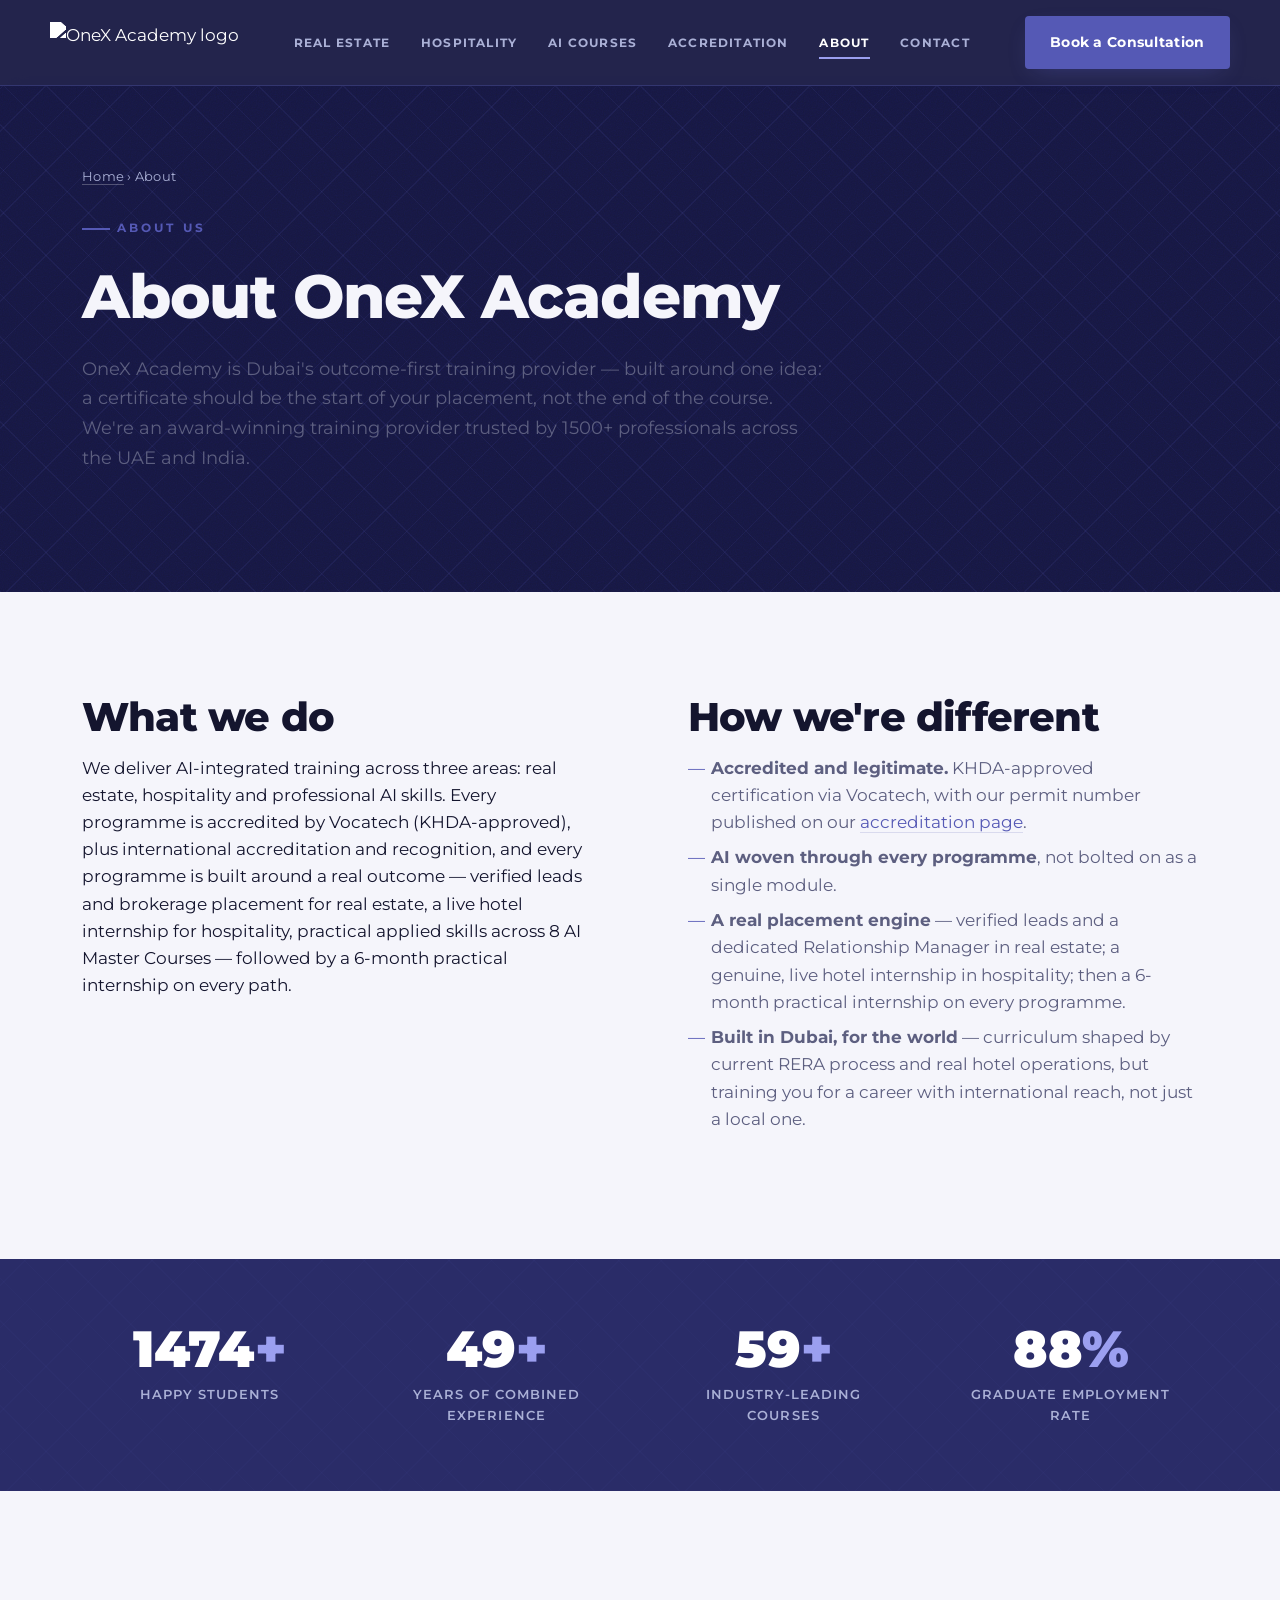
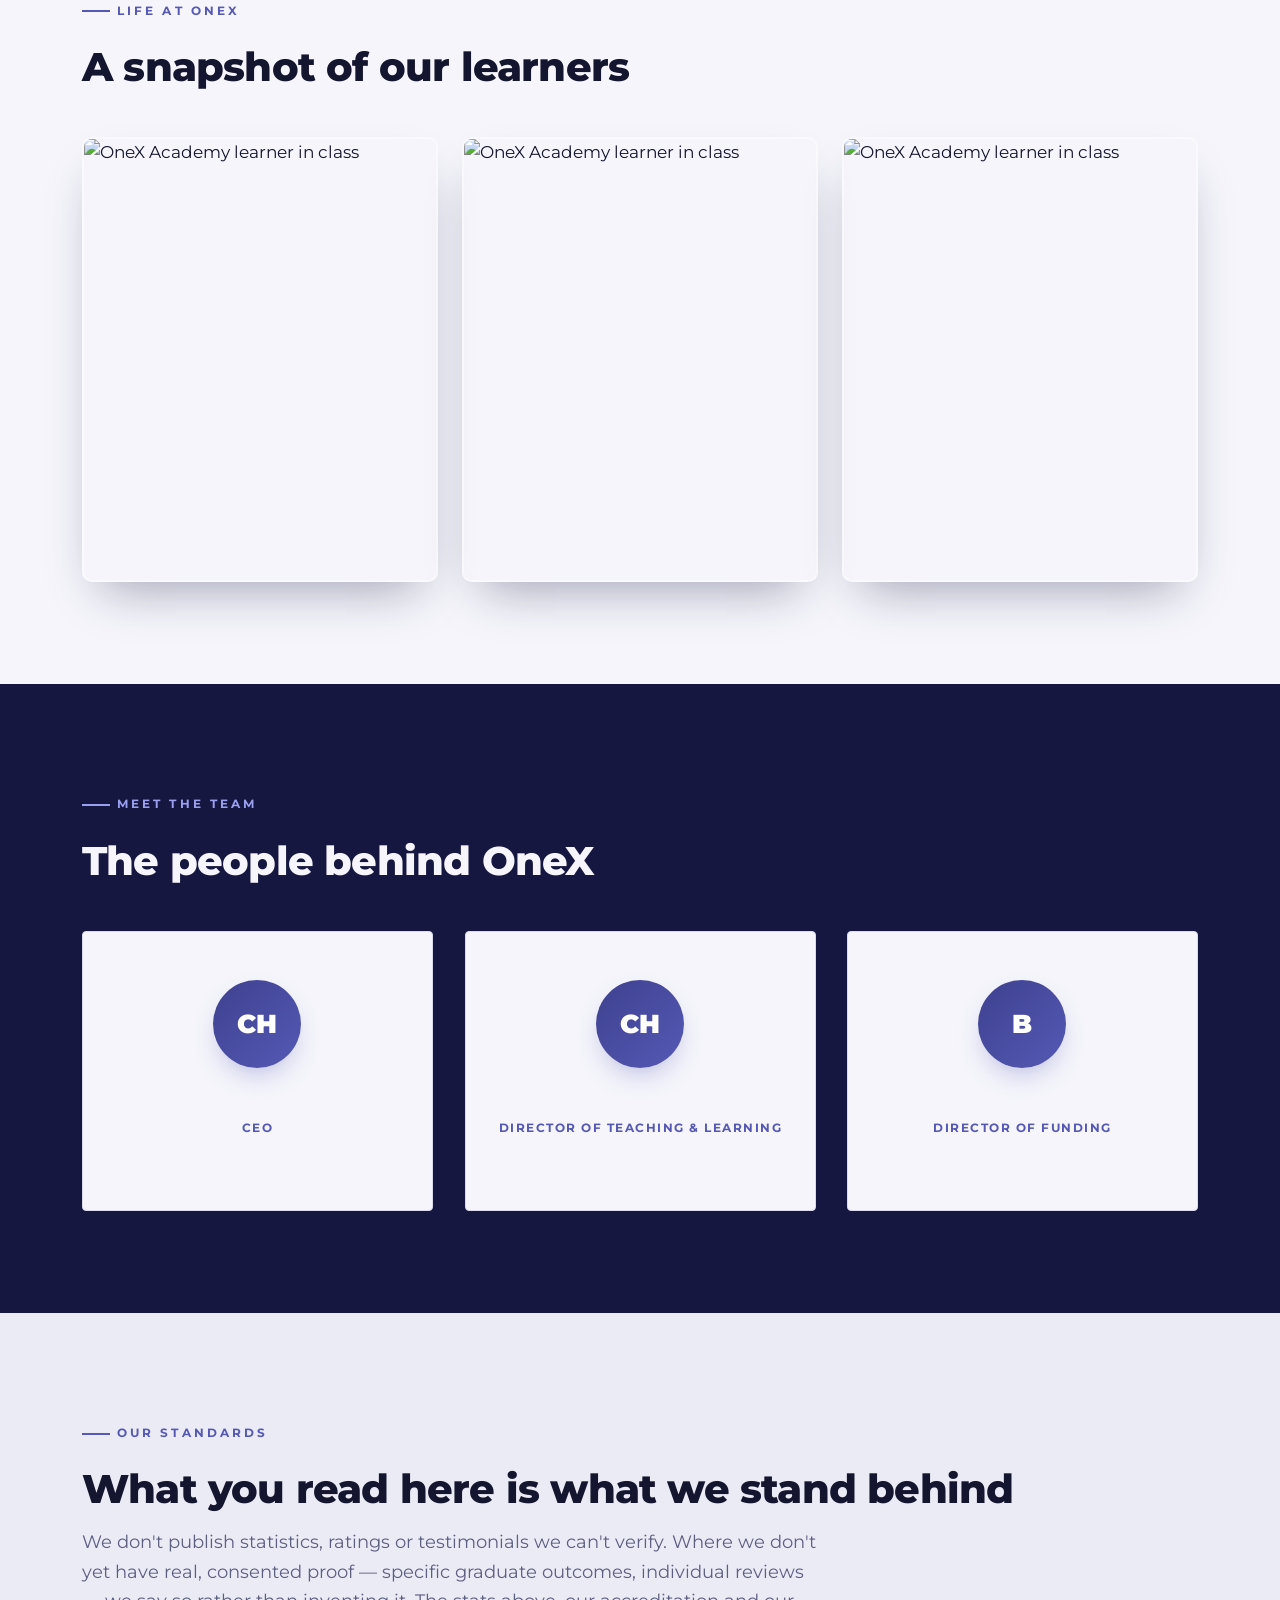
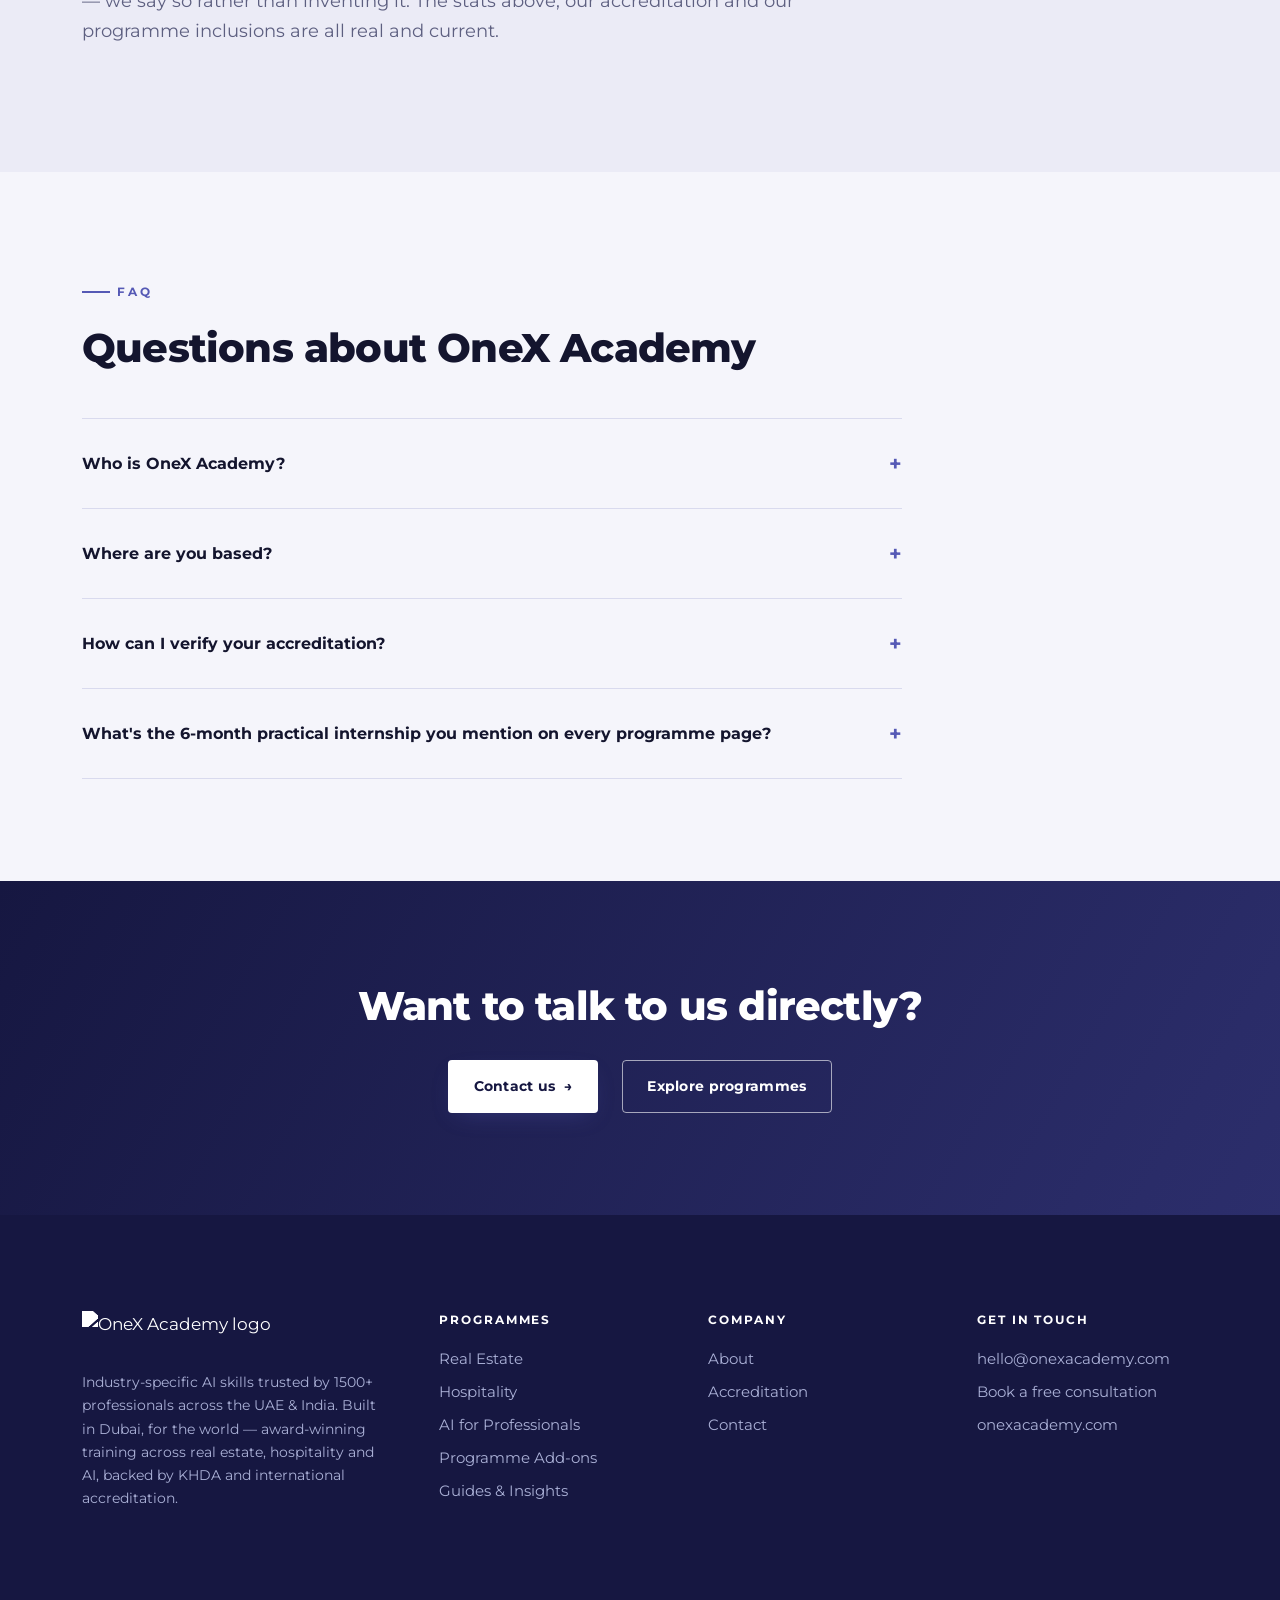
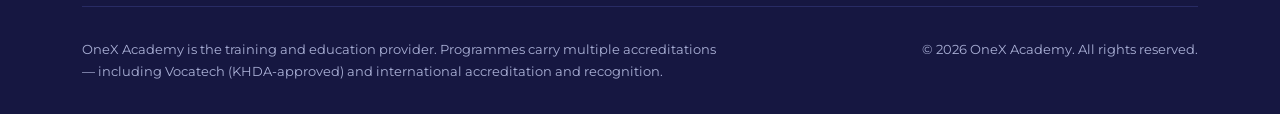
==== commit 2ad43938: "Replace 3D iso-stack with career-scene illustrations, reposition copy - New career-scene component: " ====
--- a/about/index.html
+++ b/about/index.html
@@ -29,7 +29,7 @@
       <div class="split">
         <div class="prose">
           <h2>What we do</h2>
-          <p>We deliver AI-integrated training across three areas: real estate, hospitality and professional AI skills. Every programme is accredited by Vocatech, a KHDA-approved training body, and every programme is built around a real outcome &mdash; verified leads and brokerage placement for real estate, a live hotel internship for hospitality, practical applied skills across 8 AI Master Courses &mdash; followed by a 6-month practical internship on every path.</p>
+          <p>We deliver AI-integrated training across three areas: real estate, hospitality and professional AI skills. Every programme is accredited by Vocatech (KHDA-approved), plus international accreditation and recognition, and every programme is built around a real outcome &mdash; verified leads and brokerage placement for real estate, a live hotel internship for hospitality, practical applied skills across 8 AI Master Courses &mdash; followed by a 6-month practical internship on every path.</p>
         </div>
         <div class="prose">
           <h2>How we're different</h2>
@@ -37,7 +37,7 @@
             <li><strong>Accredited and legitimate.</strong> KHDA-approved certification via Vocatech, with our permit number published on our <a href="/accreditation/">accreditation page</a>.</li>
             <li><strong>AI woven through every programme</strong>, not bolted on as a single module.</li>
             <li><strong>A real placement engine</strong> &mdash; verified leads and a dedicated Relationship Manager in real estate; a genuine, live hotel internship in hospitality; then a 6-month practical internship on every programme.</li>
-            <li><strong>Built for Dubai, right now</strong> &mdash; curriculum shaped by current RERA process, real hotel operations and the market as it actually stands today.</li>
+            <li><strong>Built in Dubai, for the world</strong> &mdash; curriculum shaped by current RERA process and real hotel operations, but training you for a career with international reach, not just a local one.</li>
           </ul>
         </div>
       </div>
@@ -124,7 +124,7 @@
       <div class="faq" style="margin-top:var(--sp-6);">
         <div class="faq-item" data-open="false">
           <button class="faq-q"><span>Who is OneX Academy?</span><span class="plus">+</span></button>
-          <div class="faq-a"><p>A Dubai-based training provider for real estate, hospitality and AI careers, trusted by 1500+ professionals across the UAE and India, with programmes accredited by Vocatech, a KHDA-approved training body.</p></div>
+          <div class="faq-a"><p>A Dubai-based training provider for real estate, hospitality and AI careers, trusted by 1500+ professionals across the UAE and India, with programmes accredited by Vocatech (KHDA-approved), plus international accreditation and recognition.</p></div>
         </div>
         <div class="faq-item" data-open="false">
           <button class="faq-q"><span>Where are you based?</span><span class="plus">+</span></button>
--- a/style.css
+++ b/style.css
@@ -560,33 +560,34 @@
 }
 .tilt:hover .depth-chip { transform: perspective(300px) rotateX(0deg) translateY(-2px); }
 
-/* isometric floating stack — pure-CSS 3D decorative motif, no images */
-.iso-stack {
-  position: relative; width: 220px; height: 220px; margin: 0 auto;
-  transform-style: preserve-3d;
-  animation: isoFloat 6s ease-in-out infinite;
-}
-.iso-stack .iso-layer {
-  position: absolute; inset: 0; border-radius: 18px;
-  background: linear-gradient(155deg, var(--accent-light), var(--accent));
-  box-shadow: 0 30px 60px -20px rgba(0,0,0,0.5);
-  transform: rotateX(55deg) rotateZ(45deg) translateZ(0);
-  border: 1px solid rgba(255,255,255,0.25);
-}
-.iso-stack .iso-layer:nth-child(1) { transform: rotateX(55deg) rotateZ(45deg) translateZ(-40px) scale(0.86); opacity: 0.55; background: var(--ink-3); }
-.iso-stack .iso-layer:nth-child(2) { transform: rotateX(55deg) rotateZ(45deg) translateZ(-14px) scale(0.93); opacity: 0.8; background: var(--accent); }
-.iso-stack .iso-layer:nth-child(3) { transform: rotateX(55deg) rotateZ(45deg) translateZ(14px); background: linear-gradient(155deg, var(--accent-light), var(--accent)); }
-.iso-stack .iso-icon {
-  position: absolute; top: 50%; left: 50%; transform: translate(-50%, -50%) translateZ(60px);
-  width: 56px; height: 56px; color: #fff; filter: drop-shadow(0 8px 14px rgba(0,0,0,0.35));
-}
-.iso-stack .iso-icon svg { width: 100%; height: 100%; display: block; }
-@media (max-width: 640px) { .iso-stack .iso-icon { width: 40px; height: 40px; } }
-@keyframes isoFloat {
-  0%, 100% { transform: translateY(0) rotateZ(0deg); }
-  50% { transform: translateY(-14px) rotateZ(2deg); }
-}
-@media (max-width: 640px) { .iso-stack { width: 160px; height: 160px; } .iso-stack .iso-icon { font-size: 1.9rem; } }
+/* career scene — hand-built isometric "building" icon system, one per
+   vertical. A shared tower/platform base (same everywhere, for brand
+   cohesion) topped with a distinct prop per page, plus a role-tag pill
+   styled like a museum-diorama placard. Replaces the old flat iso-stack. */
+.career-scene { position: relative; width: 240px; margin: 0 auto; }
+.career-scene .scene-float {
+  animation: sceneFloat 6s ease-in-out infinite;
+  filter: drop-shadow(0 28px 34px rgba(11,12,40,0.45));
+}
+.career-scene svg { width: 100%; height: auto; display: block; overflow: visible; }
+.career-scene .role-tag {
+  position: relative; margin: -0.6rem auto 0; width: max-content; max-width: 90%;
+  background: var(--paper); color: var(--ink);
+  font-weight: 800; font-size: 0.78rem; letter-spacing: 0.02em; text-align: center;
+  padding: 0.55em 1.1em; border-radius: 999px;
+  box-shadow: 0 14px 28px -10px rgba(11,12,40,0.55);
+  border: 1px solid var(--paper-3);
+}
+.career-scene .role-tag::before {
+  content: ''; position: absolute; left: 50%; top: -22px; width: 1px; height: 22px;
+  background: linear-gradient(to bottom, transparent, var(--accent-light));
+  transform: translateX(-50%);
+}
+@keyframes sceneFloat {
+  0%, 100% { transform: translateY(0); }
+  50% { transform: translateY(-10px); }
+}
+@media (max-width: 640px) { .career-scene { width: 168px; } .career-scene .role-tag { font-size: 0.68rem; padding: 0.5em 0.9em; } }
 
 /* photo frame with 3D lift — for real learner photos reused across pages */
 .photo-3d {
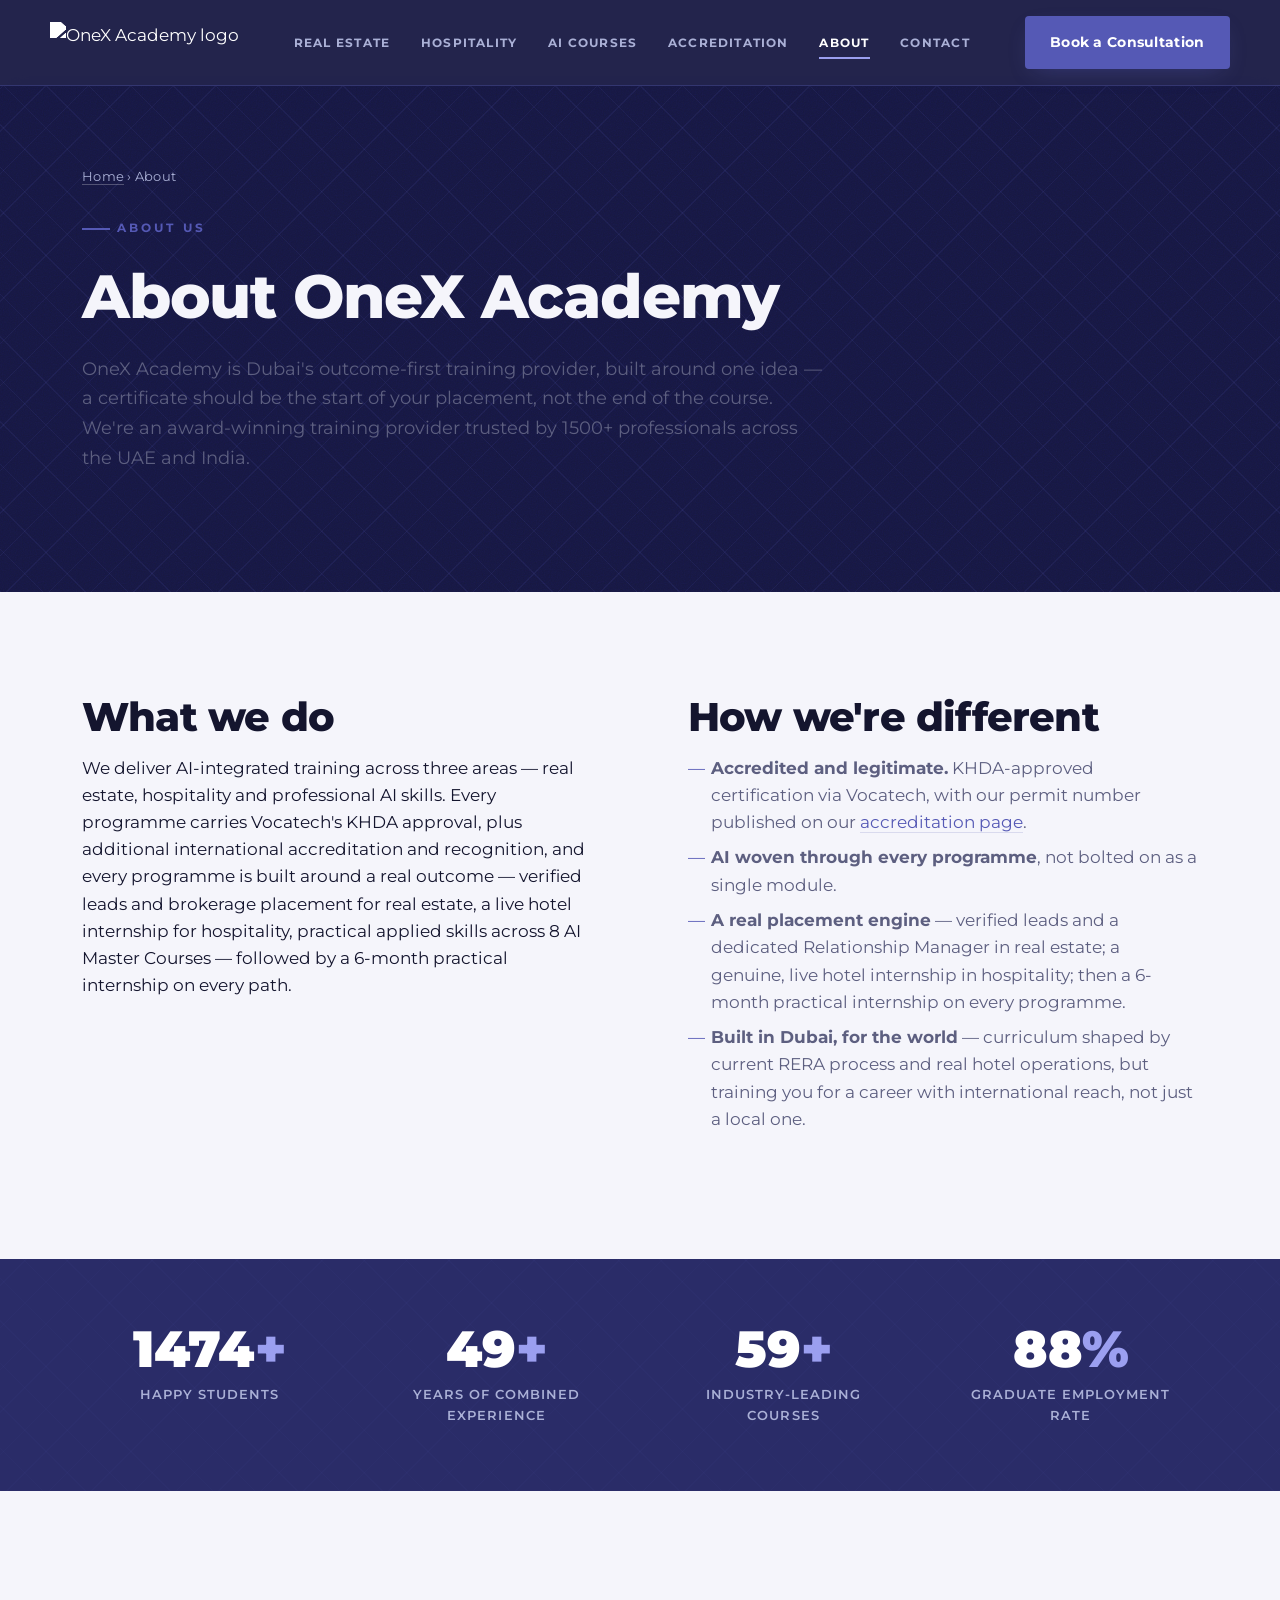
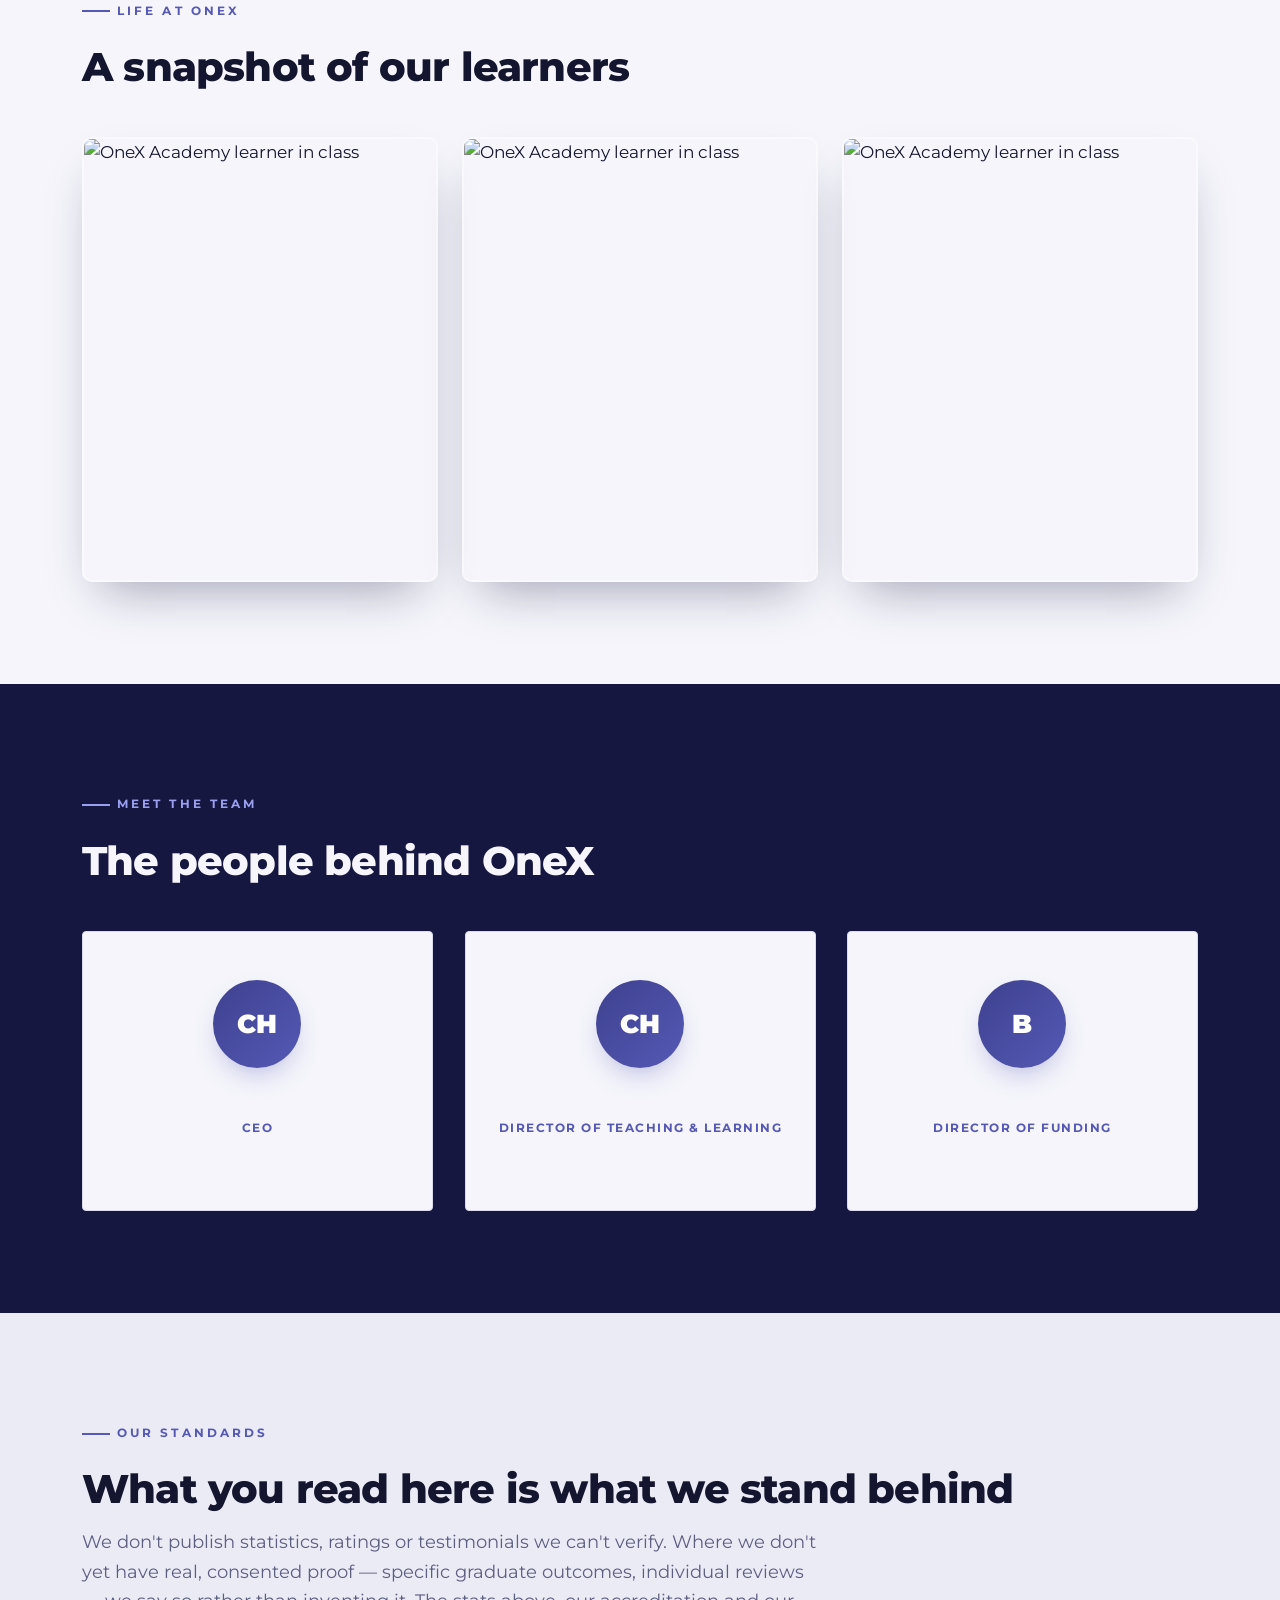
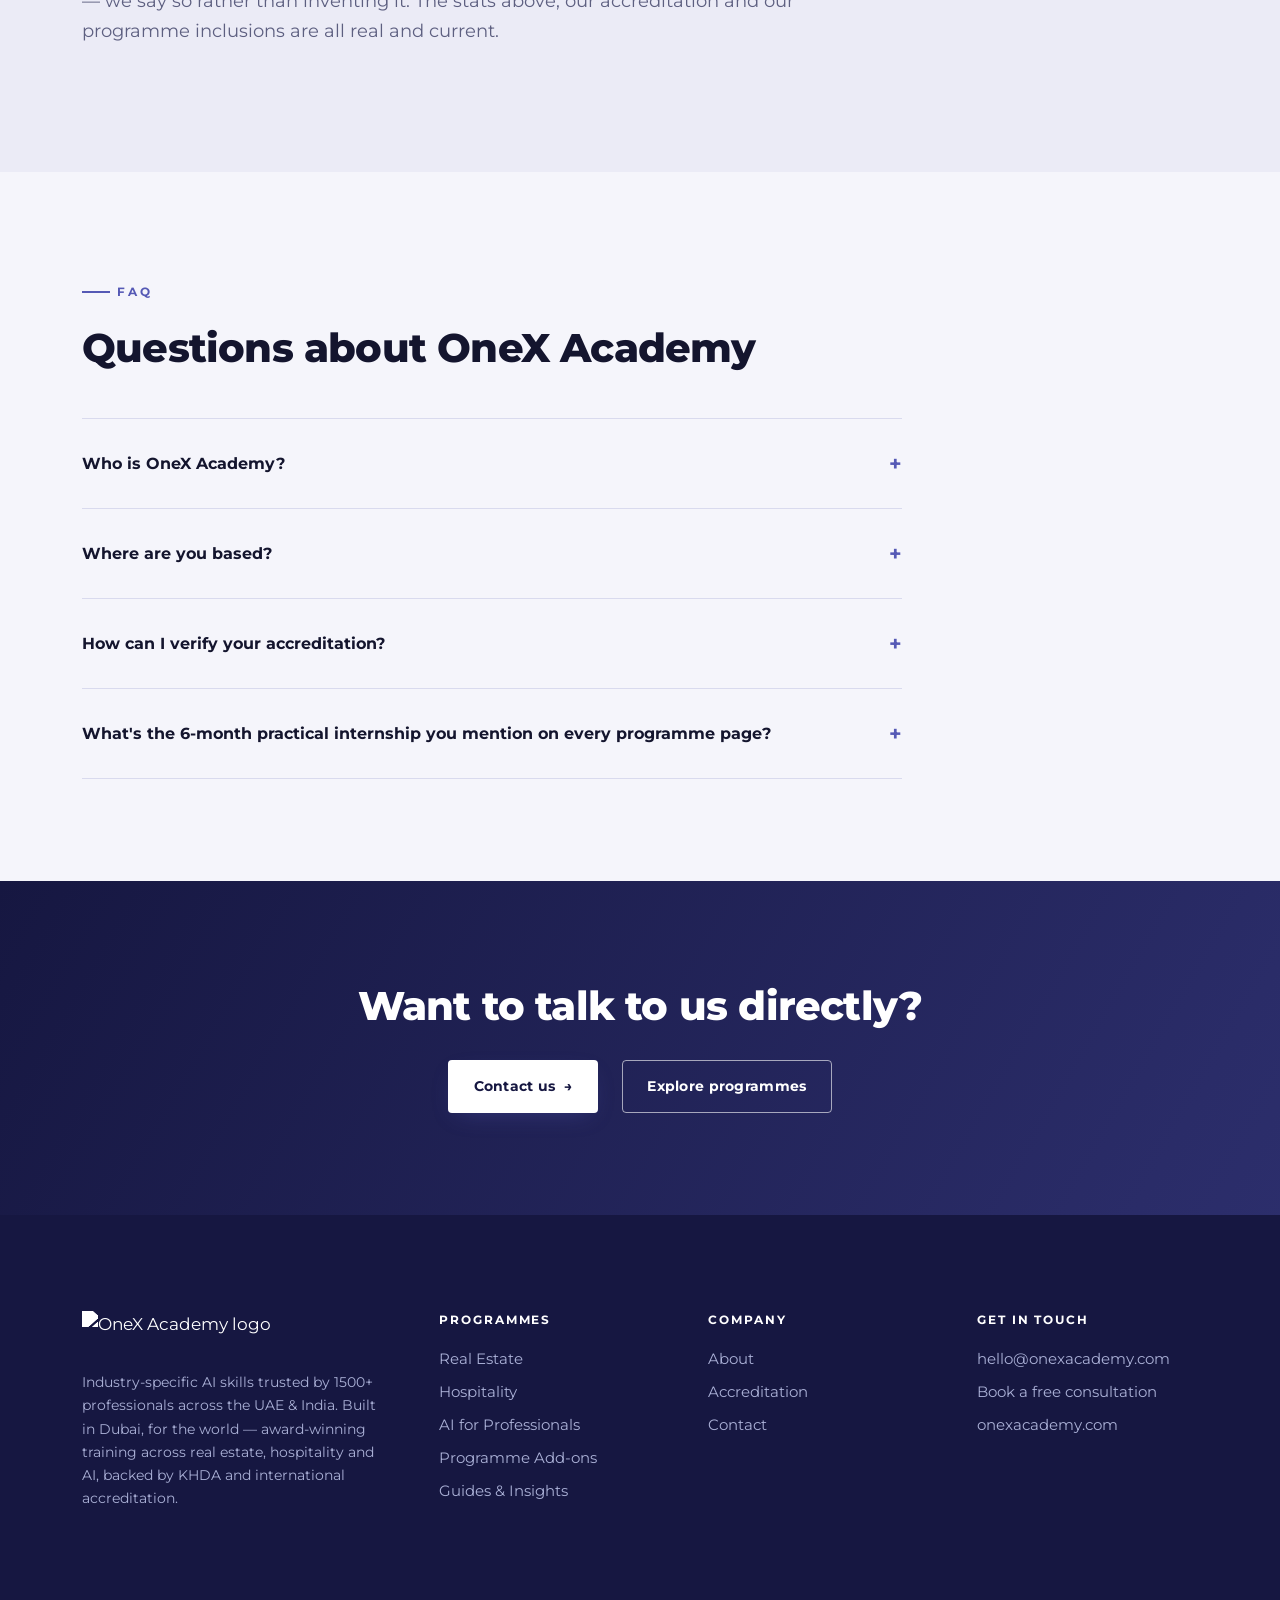
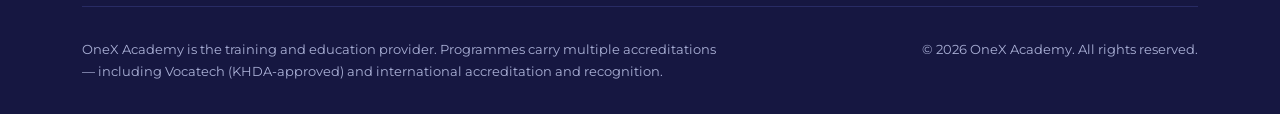
==== commit 30c28411: "Redesign career diagrams per vertical; mature tone pass sitewide - Replace the shared road-and-dot d" ====
--- a/about/index.html
+++ b/about/index.html
@@ -20,7 +20,7 @@
       <p class="breadcrumb"><a href="/">Home</a> &rsaquo; About</p>
       <p class="eyebrow">About us</p>
       <h1>About OneX Academy</h1>
-      <p class="lede">OneX Academy is Dubai's outcome-first training provider &mdash; built around one idea: a certificate should be the start of your placement, not the end of the course. We're an award-winning training provider trusted by 1500+ professionals across the UAE and India.</p>
+      <p class="lede">OneX Academy is Dubai's outcome-first training provider, built around one idea &mdash; a certificate should be the start of your placement, not the end of the course. We're an award-winning training provider trusted by 1500+ professionals across the UAE and India.</p>
     </div>
   </section>
 
@@ -29,7 +29,7 @@
       <div class="split">
         <div class="prose">
           <h2>What we do</h2>
-          <p>We deliver AI-integrated training across three areas: real estate, hospitality and professional AI skills. Every programme is accredited by Vocatech (KHDA-approved), plus international accreditation and recognition, and every programme is built around a real outcome &mdash; verified leads and brokerage placement for real estate, a live hotel internship for hospitality, practical applied skills across 8 AI Master Courses &mdash; followed by a 6-month practical internship on every path.</p>
+          <p>We deliver AI-integrated training across three areas &mdash; real estate, hospitality and professional AI skills. Every programme carries Vocatech's KHDA approval, plus additional international accreditation and recognition, and every programme is built around a real outcome &mdash; verified leads and brokerage placement for real estate, a live hotel internship for hospitality, practical applied skills across 8 AI Master Courses &mdash; followed by a 6-month practical internship on every path.</p>
         </div>
         <div class="prose">
           <h2>How we're different</h2>
@@ -124,7 +124,7 @@
       <div class="faq" style="margin-top:var(--sp-6);">
         <div class="faq-item" data-open="false">
           <button class="faq-q"><span>Who is OneX Academy?</span><span class="plus">+</span></button>
-          <div class="faq-a"><p>A Dubai-based training provider for real estate, hospitality and AI careers, trusted by 1500+ professionals across the UAE and India, with programmes accredited by Vocatech (KHDA-approved), plus international accreditation and recognition.</p></div>
+          <div class="faq-a"><p>A Dubai-based training provider for real estate, hospitality and AI careers, trusted by 1500+ professionals across the UAE and India, with programmes carrying Vocatech's KHDA approval and additional international accreditation and recognition.</p></div>
         </div>
         <div class="faq-item" data-open="false">
           <button class="faq-q"><span>Where are you based?</span><span class="plus">+</span></button>
--- a/style.css
+++ b/style.css
@@ -560,34 +560,234 @@
 }
 .tilt:hover .depth-chip { transform: perspective(300px) rotateX(0deg) translateY(-2px); }
 
-/* career scene — hand-built isometric "building" icon system, one per
-   vertical. A shared tower/platform base (same everywhere, for brand
-   cohesion) topped with a distinct prop per page, plus a role-tag pill
-   styled like a museum-diorama placard. Replaces the old flat iso-stack. */
-.career-scene { position: relative; width: 240px; margin: 0 auto; }
-.career-scene .scene-float {
-  animation: sceneFloat 6s ease-in-out infinite;
-  filter: drop-shadow(0 28px 34px rgba(11,12,40,0.45));
-}
-.career-scene svg { width: 100%; height: auto; display: block; overflow: visible; }
-.career-scene .role-tag {
-  position: relative; margin: -0.6rem auto 0; width: max-content; max-width: 90%;
-  background: var(--paper); color: var(--ink);
-  font-weight: 800; font-size: 0.78rem; letter-spacing: 0.02em; text-align: center;
-  padding: 0.55em 1.1em; border-radius: 999px;
-  box-shadow: 0 14px 28px -10px rgba(11,12,40,0.55);
-  border: 1px solid var(--paper-3);
-}
-.career-scene .role-tag::before {
-  content: ''; position: absolute; left: 50%; top: -22px; width: 1px; height: 22px;
-  background: linear-gradient(to bottom, transparent, var(--accent-light));
-  transform: translateX(-50%);
-}
-@keyframes sceneFloat {
-  0%, 100% { transform: translateY(0); }
-  50% { transform: translateY(-10px); }
-}
-@media (max-width: 640px) { .career-scene { width: 168px; } .career-scene .role-tag { font-size: 0.68rem; padding: 0.5em 0.9em; } }
+/* career path — "ascending road" diagram system. A glowing road climbs
+   bottom-left to top-right; a pulse of light travels it end-to-end,
+   lighting each career-stage node as it passes, and finishes in a bright
+   destination pill naming the job title the learner becomes. Replaces
+   the earlier static isometric building diorama. Career-ladder pages
+   (Real Estate, Hospitality, AI) use the full diagonal climb; process-flow
+   pages (Add-ons, Accreditation) use a flatter rise so the geometry never
+   overclaims "promotion" for non-career content — see per-page markup. */
+.career-path { width: 300px; margin: 0 auto; }
+.career-path svg { display: block; width: 100%; height: auto; overflow: visible; }
+
+.cp-road {
+  fill: none; stroke: var(--ink-3); stroke-width: 6;
+  stroke-linecap: round; stroke-linejoin: round; opacity: 0.55;
+}
+
+.cp-road-fill {
+  fill: none; stroke: var(--accent-light); stroke-width: 6;
+  stroke-linecap: round; stroke-linejoin: round;
+  filter: drop-shadow(0 0 6px var(--accent-light));
+  stroke-dasharray: 640; stroke-dashoffset: 640;
+  animation: cpDraw 4.8s cubic-bezier(.65,0,.35,1) infinite;
+}
+@keyframes cpDraw {
+  0%, 8% { stroke-dashoffset: 640; }
+  62%    { stroke-dashoffset: 0; }
+  100%   { stroke-dashoffset: 0; }
+}
+
+/* traveling pulse: a short bright dash on a long gap rides the same road.
+   Tolerant of small path-length differences across pages by design — no
+   per-page getTotalLength() measurement needed. */
+.cp-pulse-path {
+  fill: none; stroke: #fff; stroke-width: 8; stroke-linecap: round;
+  filter: drop-shadow(0 0 8px var(--accent-light)) drop-shadow(0 0 14px var(--accent-light));
+  stroke-dasharray: 24 616; stroke-dashoffset: 640; opacity: 0;
+  animation: cpTravel 4.8s cubic-bezier(.65,0,.35,1) infinite;
+}
+@keyframes cpTravel {
+  0%   { stroke-dashoffset: 640; opacity: 0; }
+  6%   { opacity: 1; }
+  60%  { stroke-dashoffset: 0; opacity: 1; }
+  72%  { opacity: 0; }
+  100% { stroke-dashoffset: 0; opacity: 0; }
+}
+
+.cp-node-ring {
+  fill: none; stroke: var(--accent); stroke-width: 2;
+  transform-box: fill-box; transform-origin: center;
+}
+.cp-node-dot {
+  fill: var(--ink-2); stroke: var(--accent-light); stroke-width: 2.5;
+  transform-box: fill-box; transform-origin: center;
+}
+/* IMPORTANT: an SVG "transform" presentation attribute (used on
+   .cp-node-anchor for translate positioning) is fully REPLACED — not
+   composed — by any CSS `transform` applied to that same element. So the
+   scale/pulse animations below must live on an INNER <g class="cp-node">
+   nested inside the positioned <g class="cp-node-anchor n1" transform="translate(x,y)">
+   wrapper, never on the anchor itself. Structure per node:
+   <g class="cp-node-anchor n1" transform="translate(x,y)">
+     <g class="cp-node"><circle class="cp-node-ping"/><circle class="cp-node-ring"/><circle class="cp-node-dot"/></g>
+     <text class="cp-label-stage">...</text><text class="cp-label-title">...</text>
+   </g> */
+.cp-node { animation: cpNodeLight 4.8s cubic-bezier(.65,0,.35,1) infinite; transform-box: fill-box; transform-origin: center; }
+.cp-node-anchor.n1 .cp-node { animation-delay: 0s; }
+.cp-node-anchor.n2 .cp-node { animation-delay: 1.1s; }
+.cp-node-anchor.n3 .cp-node { animation-delay: 2.4s; }
+@keyframes cpNodeLight {
+  0%, 20%  { transform: scale(1); }
+  26%      { transform: scale(1.15); }
+  34%, 100% { transform: scale(1); }
+}
+
+/* expanding "arrival" ping at every node, not just the final one */
+.cp-node-ping {
+  fill: none; stroke: var(--accent-light); stroke-width: 2; opacity: 0;
+  transform-box: fill-box; transform-origin: center;
+  animation: cpNodePing 4.8s cubic-bezier(.65,0,.35,1) infinite;
+}
+.cp-node-anchor.n1 .cp-node-ping { animation-delay: 0s; }
+.cp-node-anchor.n2 .cp-node-ping { animation-delay: 1.1s; }
+.cp-node-anchor.n3 .cp-node-ping { animation-delay: 2.4s; }
+@keyframes cpNodePing {
+  0%, 20% { transform: scale(1); opacity: 0; }
+  24%     { opacity: 0.8; }
+  40%     { transform: scale(1.9); opacity: 0; }
+  100%    { transform: scale(1); opacity: 0; }
+}
+
+.cp-node-ring-final { stroke-width: 2.5; }
+.cp-node-dot-final { fill: var(--accent); stroke: var(--accent-light); }
+.cp-node-core { fill: #fff; }
+.cp-final-glow {
+  fill: none; stroke: var(--accent-light); stroke-width: 2.5; opacity: 0;
+  transform-box: fill-box; transform-origin: center;
+  animation: cpFinalGlow 4.8s cubic-bezier(.65,0,.35,1) infinite;
+}
+@keyframes cpFinalGlow {
+  0%, 68% { transform: scale(1); opacity: 0; }
+  74%     { transform: scale(1.9); opacity: 0.9; }
+  90%     { transform: scale(1.9); opacity: 0; }
+  100%    { transform: scale(1); opacity: 0; }
+}
+.cp-final-check { fill: none; stroke: var(--ink); stroke-width: 1.6; stroke-linecap: round; stroke-linejoin: round; }
+
+.cp-label-stage {
+  fill: var(--accent-light); font-family: 'Montserrat', sans-serif;
+  font-size: 7.5px; font-weight: 700; letter-spacing: 0.12em;
+  text-anchor: middle; text-transform: uppercase;
+}
+.cp-label-title {
+  fill: var(--paper); font-family: 'Montserrat', sans-serif;
+  font-size: 10.5px; font-weight: 700; text-anchor: middle;
+}
+
+.cp-final-pill-bg { fill: var(--paper); }
+.cp-final-pill-text {
+  fill: var(--ink); font-family: 'Montserrat', sans-serif;
+  font-size: 11px; font-weight: 800; text-anchor: middle;
+}
+
+@media (max-width: 640px) {
+  .career-path { width: 200px; }
+  .cp-label-stage { display: none; }
+  .cp-label-title { font-size: 9.5px; }
+}
+
+/* descriptive caption tying the diagram's stages to what the programme
+   actually does at each step — sits directly under the diagram so the
+   visual and the value-prop copy read as one connected piece. */
+.cp-caption {
+  margin: var(--sp-4) auto 0; max-width: 300px; text-align: center;
+  font-size: 0.86rem; line-height: 1.65; color: var(--muted-on-ink);
+}
+.cp-caption strong { color: var(--paper); font-weight: 700; }
+
+/* Reduced motion relies on the site's existing global override
+   (*{animation-duration:.01ms!important;animation-iteration-count:1!important}),
+   which collapses every keyframe above to its 100% frame: road fully
+   drawn and glowing, pulse faded out, nodes at rest, destination pill
+   lit — a clean, deliberate static frame. No extra rule needed here. */
+
+/* ==========================================================================
+   Three vertical-specific diagram grammars — Real Estate, Hospitality and
+   AI each get their own node shape and path geometry instead of sharing one
+   reskinned line-and-dot chart. All three still ride the proven .cp-road /
+   .cp-road-fill / .cp-pulse-path draw-and-travel animation and the
+   .cp-node-anchor / .cp-node arrival-pulse system above (same keyframes,
+   same reduced-motion safety) — only the shapes living inside each node
+   change per vertical. ========================================================================== */
+
+/* ---- Real Estate: ascending isometric platforms, gold spire finish ---- */
+.re-skyline rect { fill: var(--ink-3); opacity: 0.16; }
+
+.re-iso-top { fill: var(--accent-light); }
+.re-iso-side-r { fill: var(--accent); }
+.re-iso-side-l { fill: var(--ink-2); }
+
+.re-spire-top { fill: #f4c869; }
+.re-spire-side-r { fill: #caa04f; }
+.re-spire-side-l { fill: #8a6f2f; }
+.re-spire-mast { stroke: #f4c869; stroke-width: 2; stroke-linecap: round; }
+.re-spire-beacon {
+  fill: #fff8e6; stroke: #f4c869; stroke-width: 2;
+  transform-box: fill-box; transform-origin: center;
+  animation: cpFinalGlow 4.8s cubic-bezier(.65,0,.35,1) infinite;
+}
+
+/* ---- Hospitality: inward orbital spiral, glossy hub orb ---- */
+.hp-orbit-guide { fill: none; stroke: var(--ink-3); stroke-width: 1; opacity: 0.28; stroke-dasharray: 2 6; }
+.hp-orb-halo { fill: none; stroke: var(--accent-light); stroke-width: 1.5; opacity: 0.6; }
+.hp-orb-core { fill: url(#hpOrbGrad); }
+.hp-orbit-ring {
+  fill: none; stroke: var(--accent-light); stroke-width: 1.4; opacity: 0.75;
+}
+.hp-hub-core { fill: #fff8e6; }
+
+/* ---- AI: chamfered circuit-trace ascent, hex chip nodes ---- */
+.ai-grid-dot { fill: var(--ink-3); opacity: 0.3; }
+.ai-hex-outline { fill: none; stroke: var(--accent-light); stroke-width: 1.5; }
+.ai-hex-fill { fill: var(--ink-2); }
+.ai-hex-pin { stroke: var(--accent-light); stroke-width: 1.5; stroke-linecap: round; opacity: 0.8; }
+.ai-hex-fill-final { fill: #3a2f0f; }
+.ai-hex-outline-final { fill: none; stroke: #f4c869; stroke-width: 1.8; }
+.ai-spark { stroke: #f4c869; stroke-width: 1.6; stroke-linecap: round; opacity: 0; transform-box: fill-box; transform-origin: center; animation: cpFinalGlow 4.8s cubic-bezier(.65,0,.35,1) infinite; }
+
+@media (max-width: 640px) {
+  .re-skyline, .hp-orbit-guide { display: none; }
+}
+
+/* path-tabs — homepage showcase that lets a visitor switch between the
+   four career-path diagrams (Real Estate / Hospitality / AI / Accreditation)
+   in one place, instead of only meeting each one on its own hub page. */
+.path-tabs {
+  display: flex; gap: var(--sp-3); flex-wrap: wrap; justify-content: center;
+  margin-top: var(--sp-6); margin-bottom: var(--sp-6);
+}
+.path-tab {
+  background: none; border: 1px solid var(--paper-3); border-radius: 999px;
+  padding: 0.65em 1.5em; font-weight: 700; font-size: 0.85rem; color: var(--muted-on-paper);
+  transition: background 0.3s var(--ease), color 0.3s var(--ease), border-color 0.3s var(--ease), transform 0.3s var(--ease);
+  font-family: 'Montserrat', sans-serif;
+}
+.path-tab:hover { transform: translateY(-2px); border-color: var(--accent); color: var(--accent); }
+.path-tab[aria-selected="true"] {
+  background: var(--ink); color: #fff; border-color: var(--ink);
+  box-shadow: 0 10px 24px -10px rgba(22,23,65,0.45);
+}
+.path-tab[aria-selected="true"]:hover { color: var(--accent-light); }
+
+.path-panel-wrap {
+  background: var(--ink); border-radius: 20px; padding: clamp(2rem, 6vw, var(--sp-7)) var(--sp-5);
+  position: relative; overflow: hidden;
+}
+.path-panel-wrap::before {
+  content: ''; position: absolute; inset: 0; background-image: var(--lattice);
+  opacity: 0.35; pointer-events: none;
+}
+.path-panel { display: none; position: relative; z-index: 1; }
+.path-panel.is-active {
+  display: flex; flex-direction: column; align-items: center; text-align: center; gap: var(--sp-4);
+  animation: pathPanelIn 0.5s var(--ease);
+}
+@keyframes pathPanelIn { from { opacity: 0; transform: translateY(10px); } to { opacity: 1; transform: translateY(0); } }
+.path-panel .cp-caption { color: var(--muted-on-ink); max-width: 380px; }
+.path-panel .cp-caption strong { color: var(--paper); }
+.path-panel-cta { margin-top: var(--sp-2); }
 
 /* photo frame with 3D lift — for real learner photos reused across pages */
 .photo-3d {
